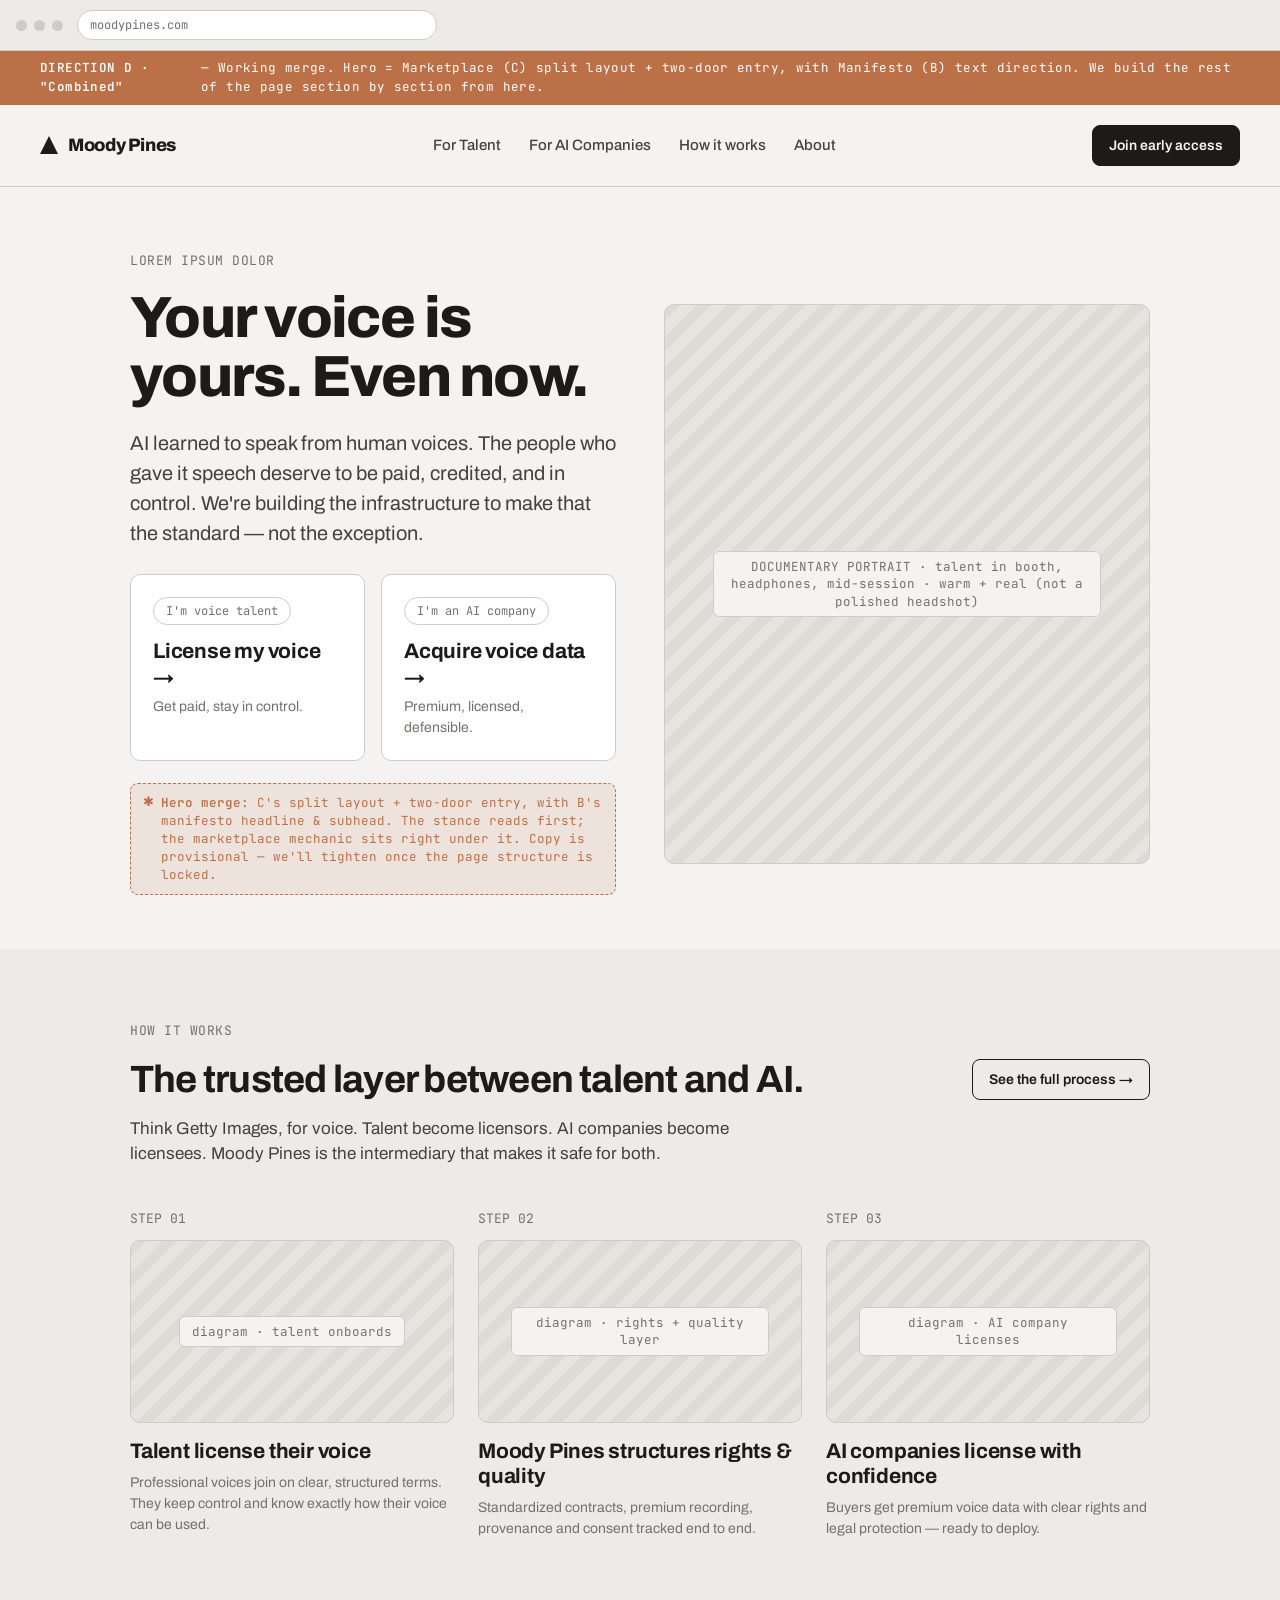
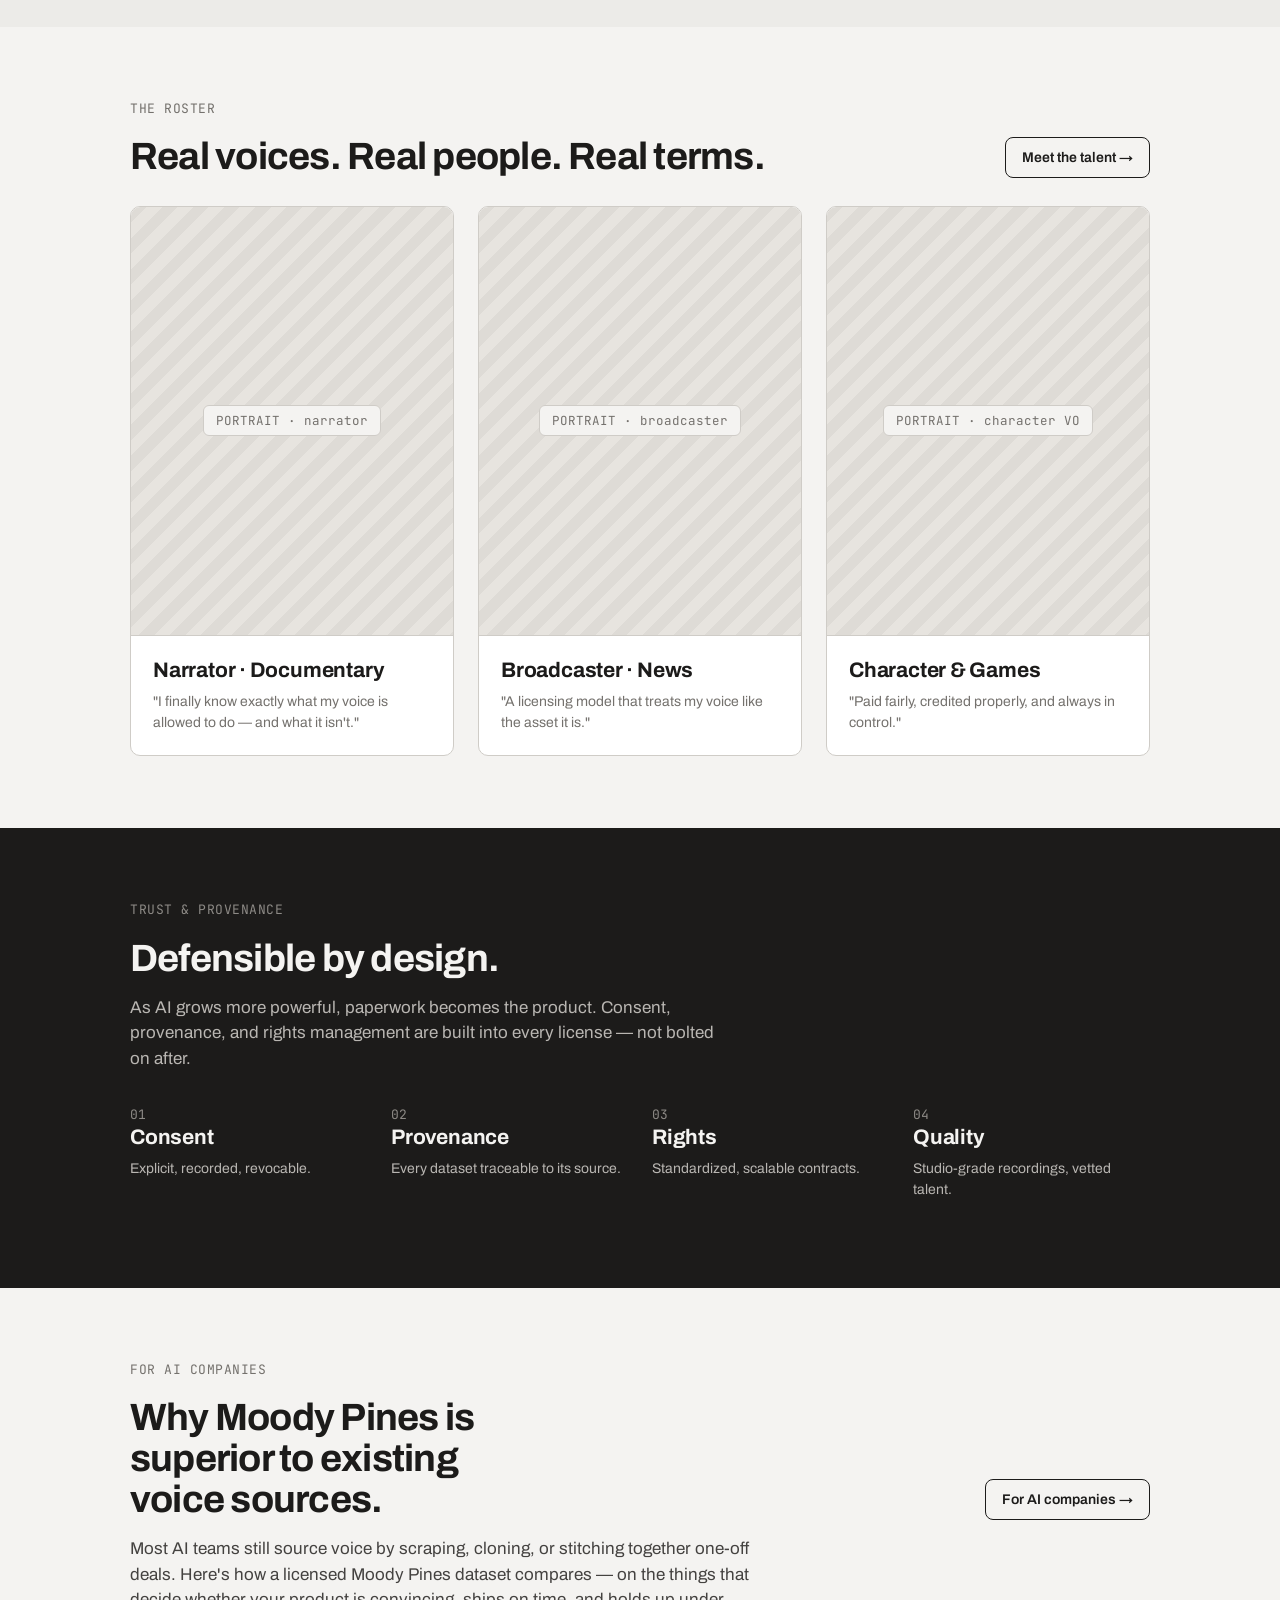
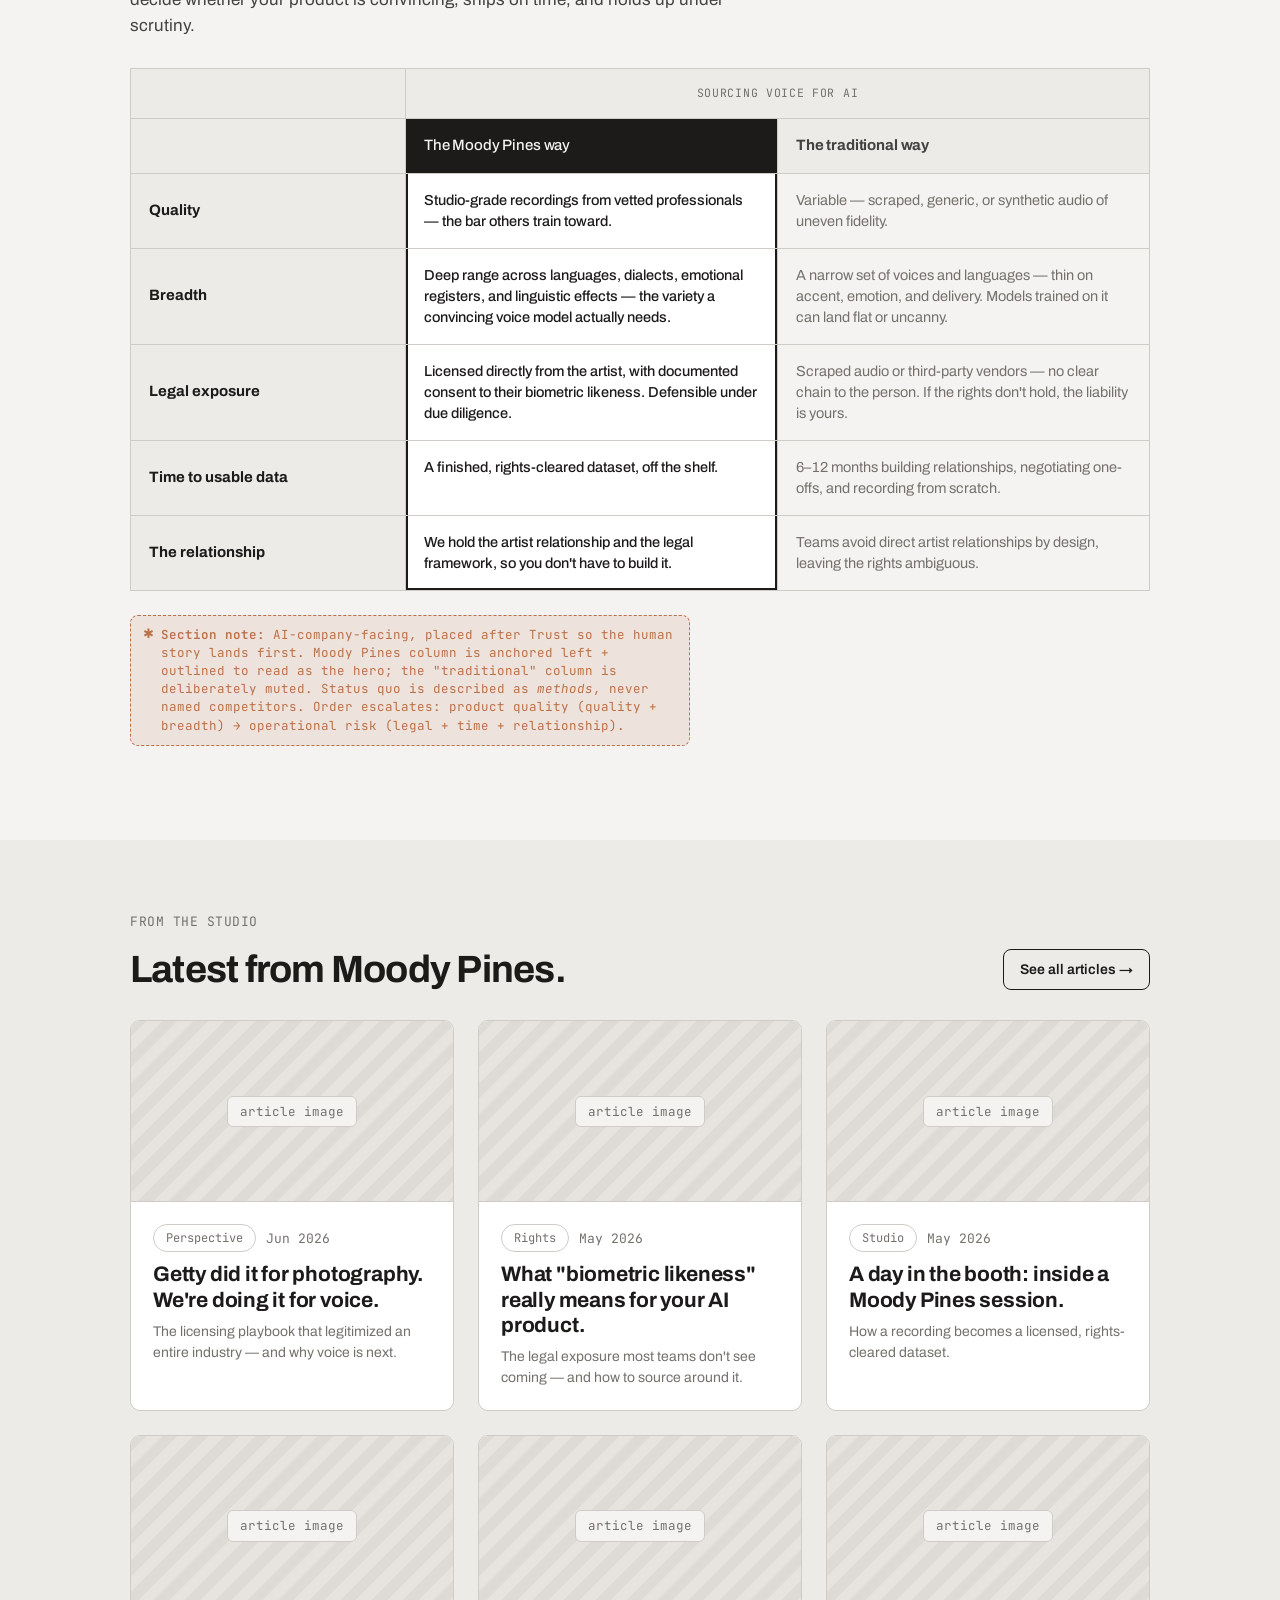
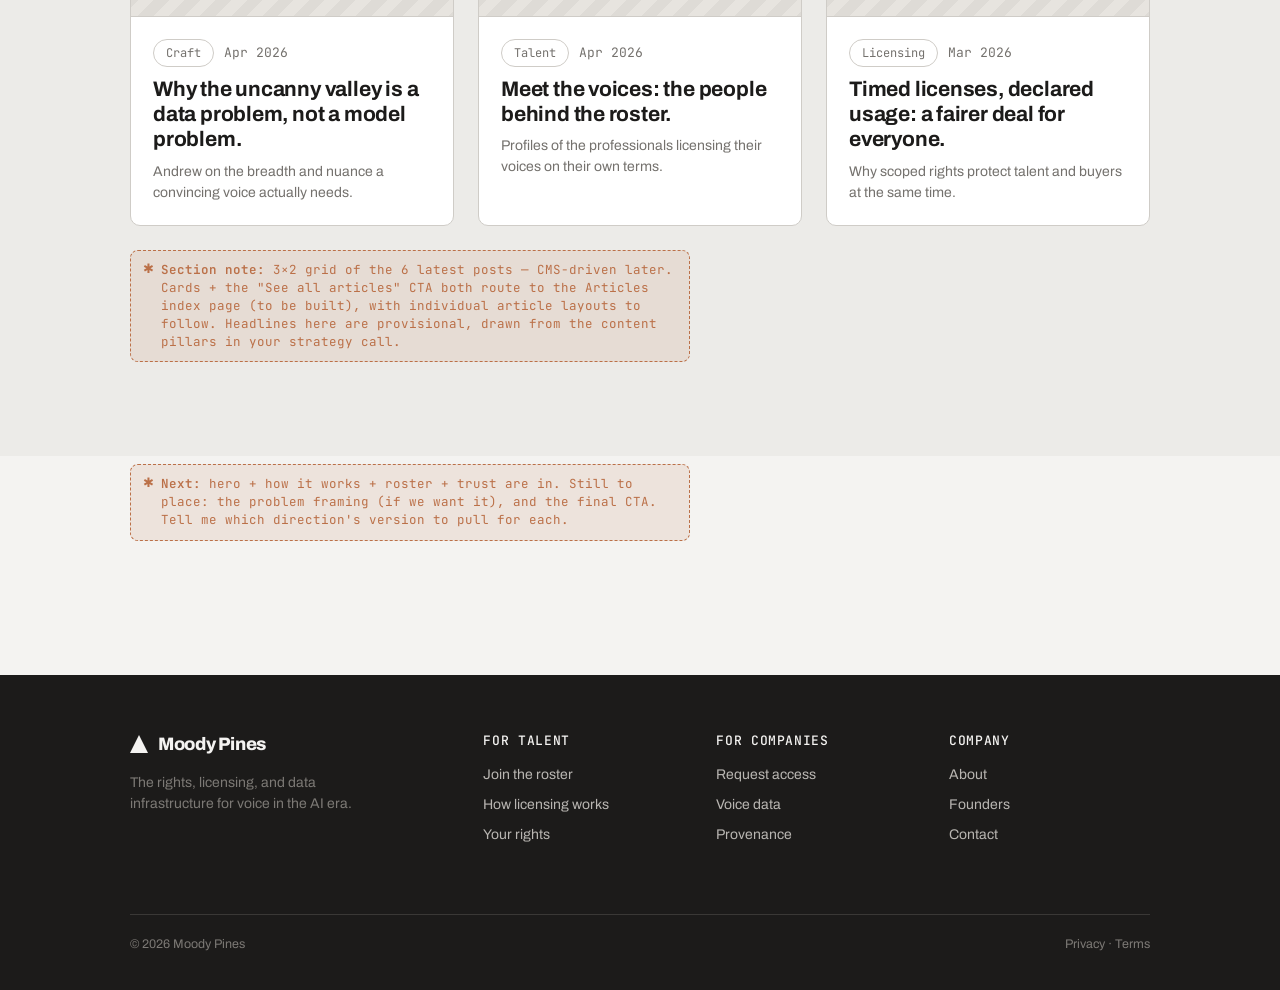
==== wireframe/home-d.html @ 35bd5b21 "Add files via upload" ====
<!DOCTYPE html>
<html lang="en">
<head>
<meta charset="utf-8">
<meta name="viewport" content="width=device-width, initial-scale=1">
<title>Moody Pines — Home D: Combined</title>
<link rel="stylesheet" href="wireframe.css">
</head>
<body>

<div class="chrome">
  <div class="dots"><i></i><i></i><i></i></div>
  <div class="url">moodypines.com</div>
</div>

<div class="concept"><b>DIRECTION D · "Combined"</b> — Working merge. Hero = Marketplace (C) split layout + two-door entry, with Manifesto (B) text direction. We build the rest of the page section by section from here.</div>

<!-- NAV -->
<nav class="nav">
  <div class="brand"><span class="mark"></span> Moody Pines</div>
  <div class="links"><a>For Talent</a><a>For AI Companies</a><a>How it works</a><a>About</a></div>
  <div class="nav-cta"><a class="btn sm">Join early access</a></div>
</nav>

<!-- HERO: C layout (split + two doors) · B text direction -->
<header class="page" style="padding-top:64px;padding-bottom:32px">
  <div class="grid g2" style="gap:48px;align-items:center">
    <div>
      <p class="eyebrow">Lorem ipsum dolor</p>
      <h1 style="font-size:58px;max-width:15ch">Your voice is yours. Even now.</h1>
      <p class="lead" style="max-width:52ch">AI learned to speak from human voices. The people who gave it speech deserve to be paid, credited, and in control. We're building the infrastructure to make that the standard — not the exception.</p>
      <!-- two-door entry (from C) -->
      <div class="grid g2" style="gap:16px;margin-top:26px">
        <a class="card" style="display:block;padding:22px">
          <span class="tag">I'm voice talent</span>
          <h3 style="margin:14px 0 6px">License my voice →</h3>
          <p class="small" style="margin:0">Get paid, stay in control.</p>
        </a>
        <a class="card" style="display:block;padding:22px">
          <span class="tag">I'm an AI company</span>
          <h3 style="margin:14px 0 6px">Acquire voice data →</h3>
          <p class="small" style="margin:0">Premium, licensed, defensible.</p>
        </a>
      </div>
      <div class="note" style="margin-top:22px"><b>Hero merge:</b> C's split layout + two-door entry, with B's manifesto headline &amp; subhead. The stance reads first; the marketplace mechanic sits right under it. Copy is provisional — we'll tighten once the page structure is locked.</div>
    </div>
    <div class="ph portrait" style="height:560px;aspect-ratio:auto"><span>DOCUMENTARY PORTRAIT · talent in booth, headphones, mid-session · warm + real (not a polished headshot)</span></div>
  </div>
</header>

<!-- HOW IT WORKS (from Home A) -->
<section class="bg-2">
  <div class="page">
  <div style="display:flex;justify-content:space-between;align-items:flex-end;flex-wrap:wrap;gap:16px">
    <div>
      <p class="eyebrow">How it works</p>
      <h2 style="margin:0">The trusted layer between talent and AI.</h2>
    </div>
    <a class="btn btn-ghost sm">See the full process →</a>
  </div>
  <p style="margin:16px 0 42px">Think Getty Images, for voice. Talent become licensors. AI companies become licensees. Moody Pines is the intermediary that makes it safe for both.</p>
  <div class="grid g3">
    <div>
      <div class="num">STEP 01</div>
      <div class="ph wide" style="margin:12px 0 16px"><span>diagram · talent onboards</span></div>
      <h3>Talent license their voice</h3>
      <p class="small">Professional voices join on clear, structured terms. They keep control and know exactly how their voice can be used.</p>
    </div>
    <div>
      <div class="num">STEP 02</div>
      <div class="ph wide" style="margin:12px 0 16px"><span>diagram · rights + quality layer</span></div>
      <h3>Moody Pines structures rights &amp; quality</h3>
      <p class="small">Standardized contracts, premium recording, provenance and consent tracked end to end.</p>
    </div>
    <div>
      <div class="num">STEP 03</div>
      <div class="ph wide" style="margin:12px 0 16px"><span>diagram · AI company licenses</span></div>
      <h3>AI companies license with confidence</h3>
      <p class="small">Buyers get premium voice data with clear rights and legal protection — ready to deploy.</p>
    </div>
  </div>
  </div>
</section>

<!-- THE ROSTER (from Home A) -->
<section>
  <div class="page">
    <div style="display:flex;justify-content:space-between;align-items:flex-end;flex-wrap:wrap;gap:16px">
      <div>
        <p class="eyebrow">The roster</p>
        <h2 style="margin:0">Real voices. Real people. Real terms.</h2>
      </div>
      <a class="btn btn-ghost sm">Meet the talent →</a>
    </div>
    <div class="grid g3" style="margin-top:28px">
      <div class="card" style="padding:0;overflow:hidden">
        <div class="ph portrait" style="border-radius:0;border-left:0;border-right:0;border-top:0"><span>PORTRAIT · narrator</span></div>
        <div style="padding:22px"><h3>Narrator · Documentary</h3><p class="small" style="margin:0">"I finally know exactly what my voice is allowed to do — and what it isn't."</p></div>
      </div>
      <div class="card" style="padding:0;overflow:hidden">
        <div class="ph portrait" style="border-radius:0;border-left:0;border-right:0;border-top:0"><span>PORTRAIT · broadcaster</span></div>
        <div style="padding:22px"><h3>Broadcaster · News</h3><p class="small" style="margin:0">"A licensing model that treats my voice like the asset it is."</p></div>
      </div>
      <div class="card" style="padding:0;overflow:hidden">
        <div class="ph portrait" style="border-radius:0;border-left:0;border-right:0;border-top:0"><span>PORTRAIT · character VO</span></div>
        <div style="padding:22px"><h3>Character &amp; Games</h3><p class="small" style="margin:0">"Paid fairly, credited properly, and always in control."</p></div>
      </div>
    </div>
  </div>
</section>

<!-- TRUST & PROVENANCE (from Home A) -->
<section class="bg-ink">
  <div class="page">
    <p class="eyebrow">Trust &amp; provenance</p>
    <h2 style="color:var(--paper)">Defensible by design.</h2>
    <p style="max-width:60ch">As AI grows more powerful, paperwork becomes the product. Consent, provenance, and rights management are built into every license — not bolted on after.</p>
    <div class="grid g4" style="margin-top:34px">
      <div><div class="num" style="color:#8d8a86">01</div><h3 style="color:var(--paper)">Consent</h3><p class="small" style="color:#b9b6b2">Explicit, recorded, revocable.</p></div>
      <div><div class="num" style="color:#8d8a86">02</div><h3 style="color:var(--paper)">Provenance</h3><p class="small" style="color:#b9b6b2">Every dataset traceable to its source.</p></div>
      <div><div class="num" style="color:#8d8a86">03</div><h3 style="color:var(--paper)">Rights</h3><p class="small" style="color:#b9b6b2">Standardized, scalable contracts.</p></div>
      <div><div class="num" style="color:#8d8a86">04</div><h3 style="color:var(--paper)">Quality</h3><p class="small" style="color:#b9b6b2">Studio-grade recordings, vetted talent.</p></div>
    </div>
  </div>
</section>

<!-- WHY MOODY PINES (AI-company comparison) -->
<section class="page">
  <div style="display:flex;justify-content:space-between;align-items:flex-end;flex-wrap:wrap;gap:16px">
    <div>
      <p class="eyebrow">For AI companies</p>
      <h2 style="margin:0;max-width:20ch">Why Moody Pines is superior to existing voice sources.</h2>
    </div>
    <a class="btn btn-ghost sm">For AI companies →</a>
  </div>
  <p style="max-width:64ch;margin-top:16px">Most AI teams still source voice by scraping, cloning, or stitching together one-off deals. Here's how a licensed Moody Pines dataset compares — on the things that decide whether your product is convincing, ships on time, and holds up under scrutiny.</p>

  <div class="cmp">
    <!-- header band -->
    <div class="corner"></div>
    <div class="span">Sourcing voice for AI</div>
    <!-- column headers -->
    <div class="corner"></div>
    <div class="mp h">The Moody Pines way</div>
    <div class="trad h">The traditional way</div>

    <!-- Quality -->
    <div class="rowlabel">Quality</div>
    <div class="mp">Studio-grade recordings from vetted professionals — the bar others train toward.</div>
    <div class="trad">Variable — scraped, generic, or synthetic audio of uneven fidelity.</div>

    <!-- Breadth -->
    <div class="rowlabel">Breadth</div>
    <div class="mp">Deep range across languages, dialects, emotional registers, and linguistic effects — the variety a convincing voice model actually needs.</div>
    <div class="trad">A narrow set of voices and languages — thin on accent, emotion, and delivery. Models trained on it can land flat or uncanny.</div>

    <!-- Legal exposure -->
    <div class="rowlabel">Legal exposure</div>
    <div class="mp">Licensed directly from the artist, with documented consent to their biometric likeness. Defensible under due diligence.</div>
    <div class="trad">Scraped audio or third-party vendors — no clear chain to the person. If the rights don't hold, the liability is yours.</div>

    <!-- Time -->
    <div class="rowlabel">Time to usable data</div>
    <div class="mp">A finished, rights-cleared dataset, off the shelf.</div>
    <div class="trad">6–12 months building relationships, negotiating one-offs, and recording from scratch.</div>

    <!-- Relationship -->
    <div class="rowlabel">The relationship</div>
    <div class="mp last">We hold the artist relationship and the legal framework, so you don't have to build it.</div>
    <div class="trad">Teams avoid direct artist relationships by design, leaving the rights ambiguous.</div>
  </div>

  <div class="note" style="margin-top:24px"><b>Section note:</b> AI-company-facing, placed after Trust so the human story lands first. Moody Pines column is anchored left + outlined to read as the hero; the "traditional" column is deliberately muted. Status quo is described as <i>methods</i>, never named competitors. Order escalates: product quality (quality + breadth) → operational risk (legal + time + relationship).</div>
</section>

<!-- LATEST NEWS (3x2 grid · CMS-driven later) -->
<section class="bg-2">
  <div class="page">
    <div style="display:flex;justify-content:space-between;align-items:flex-end;flex-wrap:wrap;gap:16px">
      <div>
        <p class="eyebrow">From the studio</p>
        <h2 style="margin:0">Latest from Moody Pines.</h2>
      </div>
      <a class="btn btn-ghost sm" href="#">See all articles →</a>
    </div>

    <div class="grid g3" style="margin-top:30px">
      <a class="card" style="padding:0;overflow:hidden;display:block">
        <div class="ph wide" style="border-radius:0;border:0;border-bottom:1px solid var(--line)"><span>article image</span></div>
        <div style="padding:22px">
          <div style="display:flex;gap:10px;align-items:center;margin-bottom:10px"><span class="tag">Perspective</span><span class="num">Jun 2026</span></div>
          <h3 style="margin:0 0 8px">Getty did it for photography. We're doing it for voice.</h3>
          <p class="small" style="margin:0">The licensing playbook that legitimized an entire industry — and why voice is next.</p>
        </div>
      </a>
      <a class="card" style="padding:0;overflow:hidden;display:block">
        <div class="ph wide" style="border-radius:0;border:0;border-bottom:1px solid var(--line)"><span>article image</span></div>
        <div style="padding:22px">
          <div style="display:flex;gap:10px;align-items:center;margin-bottom:10px"><span class="tag">Rights</span><span class="num">May 2026</span></div>
          <h3 style="margin:0 0 8px">What "biometric likeness" really means for your AI product.</h3>
          <p class="small" style="margin:0">The legal exposure most teams don't see coming — and how to source around it.</p>
        </div>
      </a>
      <a class="card" style="padding:0;overflow:hidden;display:block">
        <div class="ph wide" style="border-radius:0;border:0;border-bottom:1px solid var(--line)"><span>article image</span></div>
        <div style="padding:22px">
          <div style="display:flex;gap:10px;align-items:center;margin-bottom:10px"><span class="tag">Studio</span><span class="num">May 2026</span></div>
          <h3 style="margin:0 0 8px">A day in the booth: inside a Moody Pines session.</h3>
          <p class="small" style="margin:0">How a recording becomes a licensed, rights-cleared dataset.</p>
        </div>
      </a>
      <a class="card" style="padding:0;overflow:hidden;display:block">
        <div class="ph wide" style="border-radius:0;border:0;border-bottom:1px solid var(--line)"><span>article image</span></div>
        <div style="padding:22px">
          <div style="display:flex;gap:10px;align-items:center;margin-bottom:10px"><span class="tag">Craft</span><span class="num">Apr 2026</span></div>
          <h3 style="margin:0 0 8px">Why the uncanny valley is a data problem, not a model problem.</h3>
          <p class="small" style="margin:0">Andrew on the breadth and nuance a convincing voice actually needs.</p>
        </div>
      </a>
      <a class="card" style="padding:0;overflow:hidden;display:block">
        <div class="ph wide" style="border-radius:0;border:0;border-bottom:1px solid var(--line)"><span>article image</span></div>
        <div style="padding:22px">
          <div style="display:flex;gap:10px;align-items:center;margin-bottom:10px"><span class="tag">Talent</span><span class="num">Apr 2026</span></div>
          <h3 style="margin:0 0 8px">Meet the voices: the people behind the roster.</h3>
          <p class="small" style="margin:0">Profiles of the professionals licensing their voices on their own terms.</p>
        </div>
      </a>
      <a class="card" style="padding:0;overflow:hidden;display:block">
        <div class="ph wide" style="border-radius:0;border:0;border-bottom:1px solid var(--line)"><span>article image</span></div>
        <div style="padding:22px">
          <div style="display:flex;gap:10px;align-items:center;margin-bottom:10px"><span class="tag">Licensing</span><span class="num">Mar 2026</span></div>
          <h3 style="margin:0 0 8px">Timed licenses, declared usage: a fairer deal for everyone.</h3>
          <p class="small" style="margin:0">Why scoped rights protect talent and buyers at the same time.</p>
        </div>
      </a>
    </div>

    <div class="note" style="margin-top:24px"><b>Section note:</b> 3×2 grid of the 6 latest posts — CMS-driven later. Cards + the "See all articles" CTA both route to the Articles index page (to be built), with individual article layouts to follow. Headlines here are provisional, drawn from the content pillars in your strategy call.</div>
  </div>
</section>

<!-- Section-by-section build continues below as we go -->
<section class="page" style="padding-top:8px">
  <div class="note"><b>Next:</b> hero + how it works + roster + trust are in. Still to place: the problem framing (if we want it), and the final CTA. Tell me which direction's version to pull for each.</div>
</section>

<!-- FOOTER -->
<footer class="footer">
  <div class="page">
    <div>
      <div class="brand"><span class="mark"></span> Moody Pines</div>
      <p class="small" style="color:#7c7975;margin-top:14px;max-width:34ch">The rights, licensing, and data infrastructure for voice in the AI era.</p>
    </div>
    <div><h4>For Talent</h4><a>Join the roster</a><a>How licensing works</a><a>Your rights</a></div>
    <div><h4>For Companies</h4><a>Request access</a><a>Voice data</a><a>Provenance</a></div>
    <div><h4>Company</h4><a>About</a><a>Founders</a><a>Contact</a></div>
    <div class="fine"><span>© 2026 Moody Pines</span><span>Privacy · Terms</span></div>
  </div>
</footer>

<script src="page.js"></script>
</body>
</html>
---- wireframe/wireframe.css ----
/* ============================================================
   Moody Pines — Wireframe design language
   Medium-fidelity, grayscale, real copy, placeholder imagery.
   Annotations (designer notes) render in a single clay accent.
   ============================================================ */

@import url('https://fonts.googleapis.com/css2?family=Archivo:wght@400;500;600;700;800&family=JetBrains+Mono:wght@400;500&display=swap');

:root{
  --paper:#f4f3f1;
  --paper-2:#ecebe8;
  --card:#ffffff;
  --ink:#1c1b1a;
  --ink-2:#444240;
  --ink-3:#74716d;
  --line:#cfccc7;
  --line-2:#dad7d2;
  --fill:#dedbd6;       /* generic gray block */
  --fill-2:#e7e4df;
  --accent:oklch(0.62 0.11 48);     /* clay — used ONLY for designer annotations */
  --accent-soft:oklch(0.62 0.11 48 / 0.12);
  --radius:10px;
  --maxw:1100px;
  --font:'Archivo',system-ui,sans-serif;
  --mono:'JetBrains Mono',ui-monospace,monospace;
}

*{box-sizing:border-box}
html,body{margin:0;padding:0}
body{
  font-family:var(--font);
  background:var(--paper);
  color:var(--ink);
  -webkit-font-smoothing:antialiased;
  line-height:1.5;
}
img{max-width:100%;display:block}
a{color:inherit;text-decoration:none}

/* ---------- faux browser chrome ---------- */
.chrome{
  display:flex;align-items:center;gap:14px;
  padding:10px 16px;background:var(--paper-2);
  border-bottom:1px solid var(--line);
  position:sticky;top:0;z-index:50;
}
.chrome .dots{display:flex;gap:7px}
.chrome .dots i{width:11px;height:11px;border-radius:50%;background:var(--line);display:block}
.chrome .url{
  font-family:var(--mono);font-size:12px;color:var(--ink-3);
  background:var(--card);border:1px solid var(--line);
  padding:5px 12px;border-radius:20px;flex:1;max-width:360px;
}

/* ---------- site nav ---------- */
.nav{
  display:flex;align-items:center;justify-content:space-between;
  gap:24px;padding:20px 40px;border-bottom:1px solid var(--line);
  background:var(--paper);
}
.brand{display:flex;align-items:center;gap:10px;font-weight:800;font-size:18px;letter-spacing:-.02em}
.brand .mark{width:0;height:0;border-left:9px solid transparent;border-right:9px solid transparent;border-bottom:18px solid var(--ink)}
.nav .links{display:flex;gap:28px;font-size:15px;color:var(--ink-2);font-weight:500}
.nav .links a:hover{color:var(--ink)}
.nav-cta{display:flex;align-items:center;gap:14px}

/* ---------- layout ---------- */
.page{max-width:var(--maxw);margin:0 auto;padding:0 40px}
.full{width:100%}
section{padding:72px 0}
/* sections that ALSO carry .page for width must keep vertical padding
   (.page's horizontal padding would otherwise override the section rule) */
section.page{padding-top:72px;padding-bottom:72px}
.tight{padding:48px 0}
.eyebrow{font-family:var(--mono);font-size:13px;letter-spacing:.04em;color:var(--ink-3);text-transform:uppercase;margin:0 0 18px}
h1{font-size:60px;line-height:1.02;letter-spacing:-.03em;font-weight:800;margin:0 0 22px;text-wrap:balance}
h2{font-size:38px;line-height:1.08;letter-spacing:-.02em;font-weight:700;margin:0 0 16px;text-wrap:balance}
h3{font-size:21px;line-height:1.2;letter-spacing:-.01em;font-weight:700;margin:0 0 8px}
p{margin:0 0 16px;color:var(--ink-2);font-size:17px;max-width:62ch}
.lead{font-size:20px;color:var(--ink-2)}
.small{font-size:14px;color:var(--ink-3)}
.center{text-align:center}
.center p{margin-left:auto;margin-right:auto}

/* ---------- buttons (wireframe style) ---------- */
.btn{display:inline-flex;align-items:center;gap:8px;font-family:var(--font);font-weight:600;font-size:15px;
  padding:13px 22px;border-radius:8px;border:1.5px solid var(--ink);background:var(--ink);color:var(--paper);cursor:pointer}
.btn-ghost{background:transparent;color:var(--ink)}
.btn.sm{padding:9px 16px;font-size:14px}

/* ---------- placeholder imagery ---------- */
.ph{
  position:relative;border-radius:var(--radius);overflow:hidden;
  background:
    repeating-linear-gradient(135deg,var(--fill) 0 11px,var(--fill-2) 11px 22px);
  border:1px solid var(--line);
  display:flex;align-items:center;justify-content:center;text-align:center;
}
.ph span{
  font-family:var(--mono);font-size:12.5px;color:var(--ink-3);
  background:var(--paper);padding:6px 12px;border-radius:6px;border:1px solid var(--line);
  max-width:80%;line-height:1.4;
}
.ph.portrait{aspect-ratio:3/4}
.ph.square{aspect-ratio:1/1}
.ph.wide{aspect-ratio:16/9}
.ph.tall{aspect-ratio:4/5}

/* ---------- generic blocks ---------- */
.grid{display:grid;gap:24px}
.g2{grid-template-columns:repeat(2,1fr)}
.g3{grid-template-columns:repeat(3,1fr)}
.g4{grid-template-columns:repeat(4,1fr)}
.card{background:var(--card);border:1px solid var(--line);border-radius:var(--radius);padding:26px}
.bar{height:10px;border-radius:6px;background:var(--fill);margin:7px 0}
.bar.w80{width:80%}.bar.w60{width:60%}.bar.w40{width:40%}.bar.w90{width:90%}
.divider{height:1px;background:var(--line);border:0;margin:0}
.tag{display:inline-block;font-family:var(--mono);font-size:12px;color:var(--ink-3);
  border:1px solid var(--line);border-radius:20px;padding:4px 12px}
.num{font-family:var(--mono);font-size:13px;color:var(--ink-3)}
.bg-2{background:var(--paper-2)}
.bg-ink{background:var(--ink);color:var(--paper)}
.bg-ink p{color:#b9b6b2}.bg-ink .eyebrow{color:#8d8a86}

/* ---------- comparison table (AI-company value props) ---------- */
.cmp{display:grid;grid-template-columns:0.85fr 1.15fr 1.15fr;margin-top:30px;
  border-top:1px solid var(--line);border-left:1px solid var(--line)}
.cmp>div{padding:16px 18px;border-right:1px solid var(--line);border-bottom:1px solid var(--line);font-size:14.5px;line-height:1.45}
.cmp .corner{background:var(--paper-2)}
.cmp .span{grid-column:2 / span 2;font-family:var(--mono);font-size:11.5px;letter-spacing:.06em;
  text-transform:uppercase;color:var(--ink-3);background:var(--paper-2);text-align:center}
.cmp .rowlabel{font-weight:700;color:var(--ink);background:var(--paper-2);display:flex;align-items:center;font-size:15px}
.cmp .h{font-weight:700;font-size:15px;letter-spacing:-.01em}
/* the highlighted Moody Pines column */
.cmp .mp{background:var(--card);color:var(--ink);font-weight:500;
  box-shadow:inset 2px 0 0 var(--ink),inset -2px 0 0 var(--ink)}
.cmp .mp.h{background:var(--ink);color:var(--paper);
  box-shadow:inset 2px 0 0 var(--ink),inset -2px 0 0 var(--ink),inset 0 2px 0 var(--ink)}
.cmp .mp.last{box-shadow:inset 2px 0 0 var(--ink),inset -2px 0 0 var(--ink),inset 0 -2px 0 var(--ink)}
/* the muted traditional column */
.cmp .trad{color:var(--ink-3)}
.cmp .trad.h{color:var(--ink-2);background:var(--paper-2)}

/* ---------- designer annotations (the only color) ---------- */
.note{
  position:relative;font-family:var(--mono);font-size:12.5px;line-height:1.45;
  color:var(--accent);border:1px dashed var(--accent);background:var(--accent-soft);
  border-radius:8px;padding:10px 14px 10px 30px;margin:0 0 22px;max-width:70ch;
}
.note::before{content:"✱";position:absolute;left:12px;top:9px;font-size:13px}
.note b{font-weight:600}
.no-notes .note{display:none}

/* direction banner (top of each homepage variant) */
.concept{
  font-family:var(--mono);background:var(--accent);color:#fff;
  padding:8px 40px;font-size:12.5px;letter-spacing:.03em;display:flex;gap:10px;align-items:center;
}
.concept b{font-weight:600}
.no-notes .concept{display:none}

/* ---------- footer ---------- */
.footer{background:var(--ink);color:#b9b6b2;padding:56px 0 36px;margin-top:40px}
.footer .page{display:grid;grid-template-columns:1.6fr 1fr 1fr 1fr;gap:32px}
.footer h4{color:var(--paper);font-size:13px;font-family:var(--mono);text-transform:uppercase;letter-spacing:.05em;margin:0 0 14px;font-weight:500}
.footer a{display:block;color:#b9b6b2;font-size:14px;margin-bottom:9px}
.footer a:hover{color:var(--paper)}
.footer .brand{color:var(--paper)}
.footer .brand .mark{border-bottom-color:var(--paper)}
.footer .fine{grid-column:1/-1;border-top:1px solid #3a3836;margin-top:28px;padding-top:20px;font-size:12.5px;color:#7c7975;display:flex;justify-content:space-between}

/* ---------- responsive-ish ---------- */
@media(max-width:880px){
  h1{font-size:42px}h2{font-size:30px}
  .g2,.g3,.g4{grid-template-columns:1fr}
  .nav .links{display:none}
  .footer .page{grid-template-columns:1fr 1fr}
  .cmp{grid-template-columns:1fr 1fr;font-size:13px}
  .cmp>div{padding:12px 12px}
  .cmp .rowlabel{grid-column:1 / -1;background:var(--paper-2)}
  .cmp .corner{display:none}
  .cmp .span{grid-column:1 / -1}
}
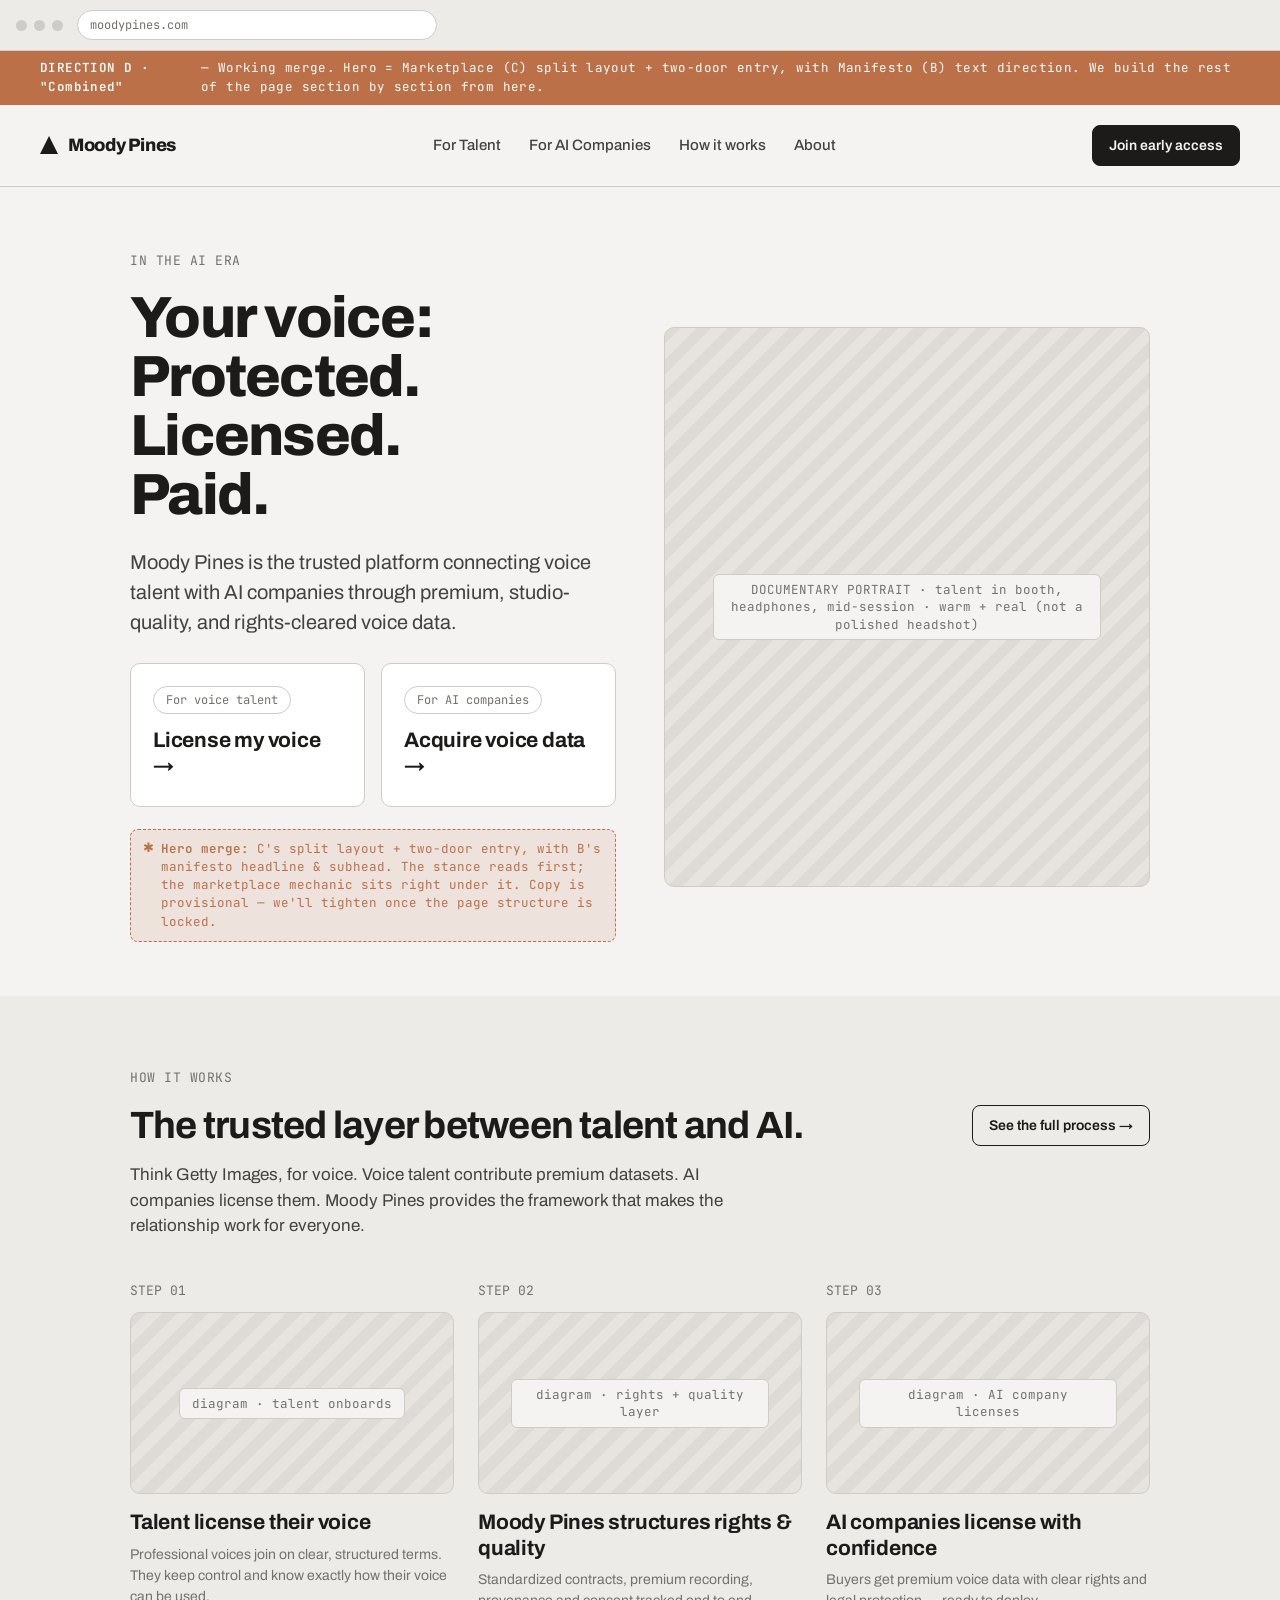
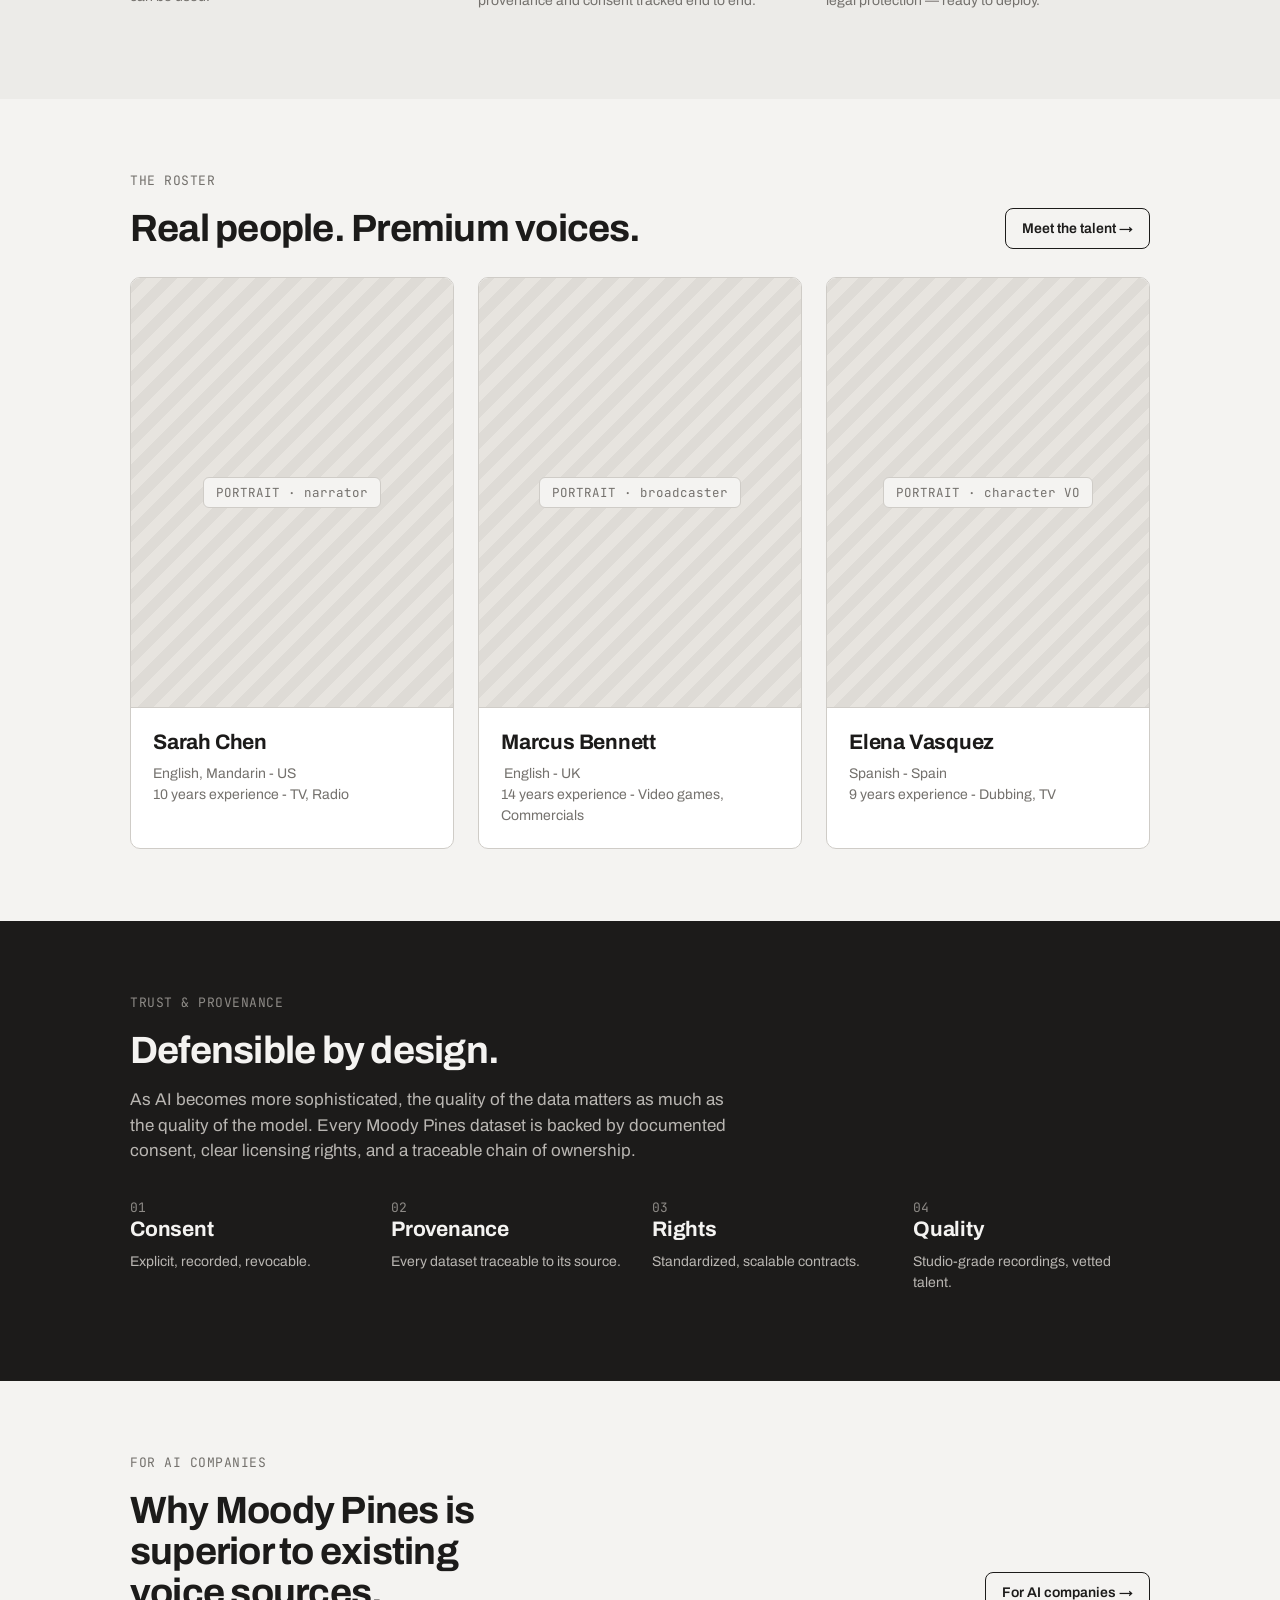
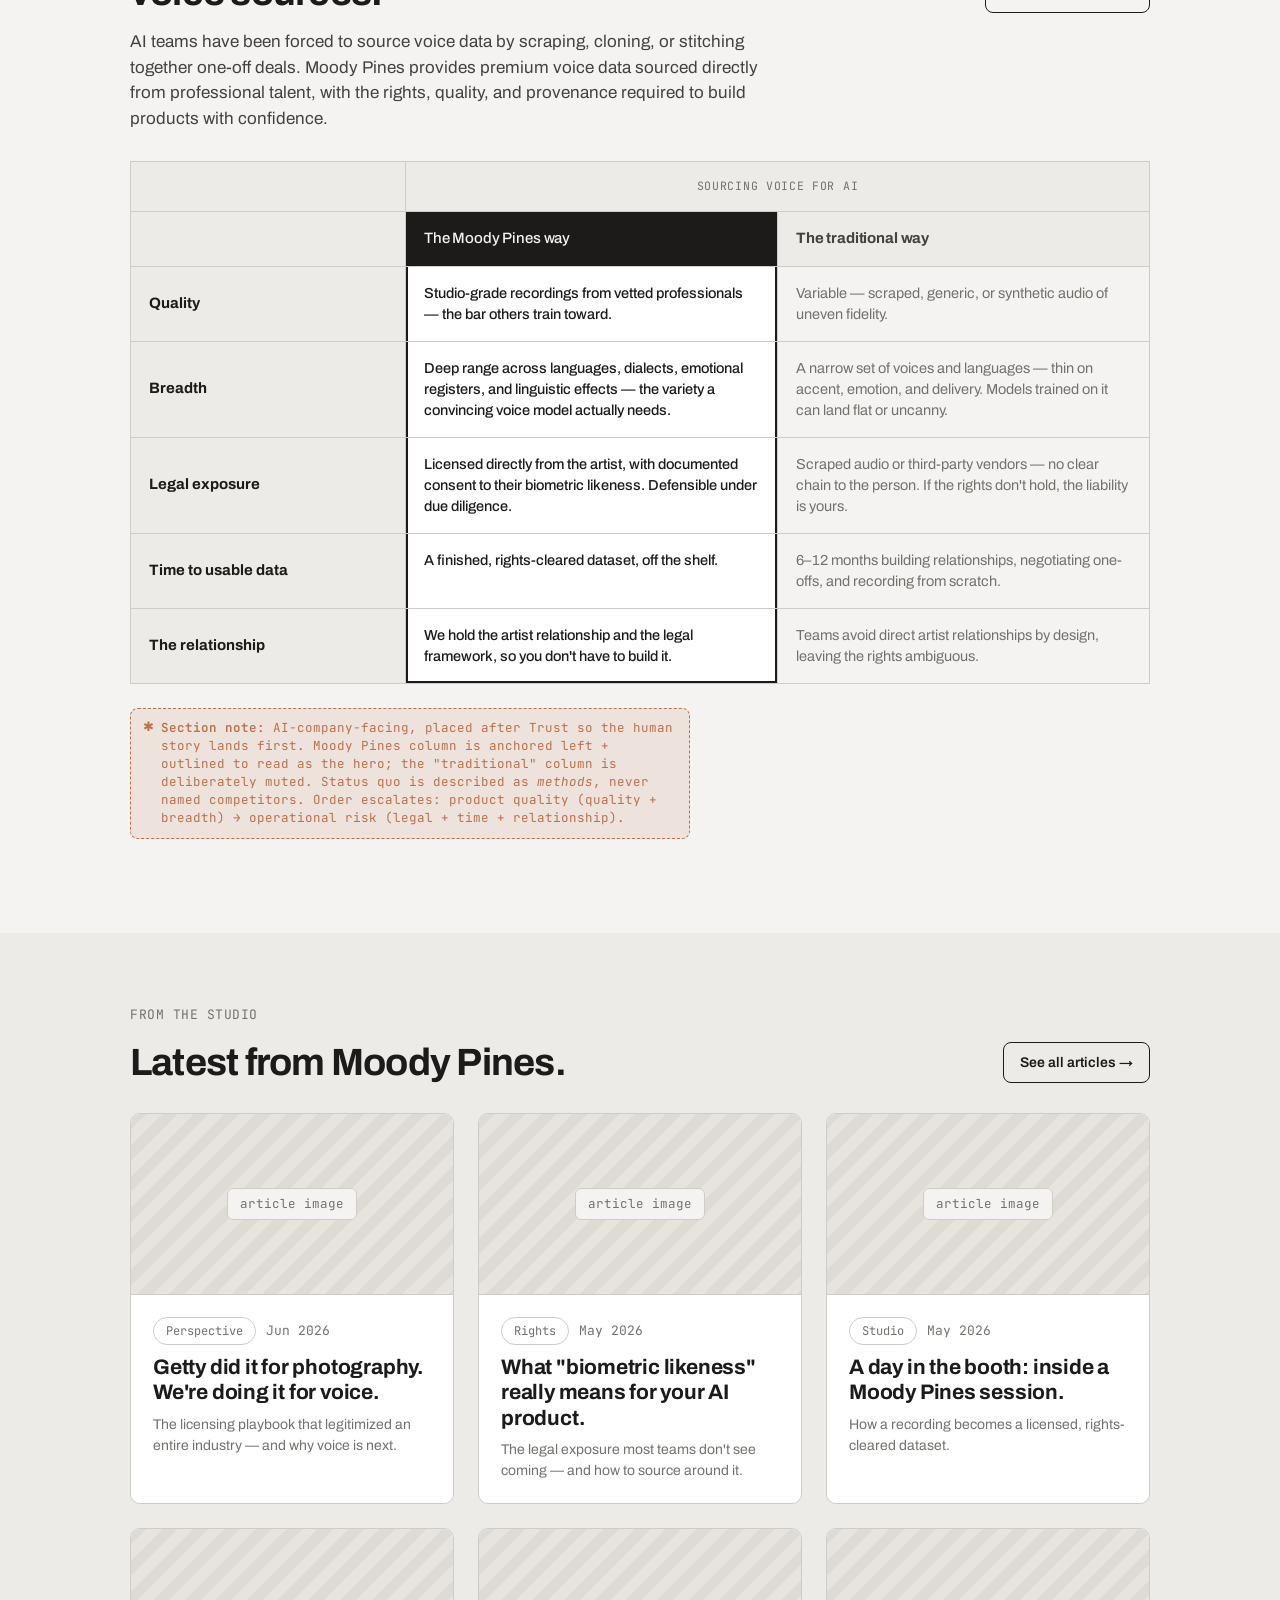
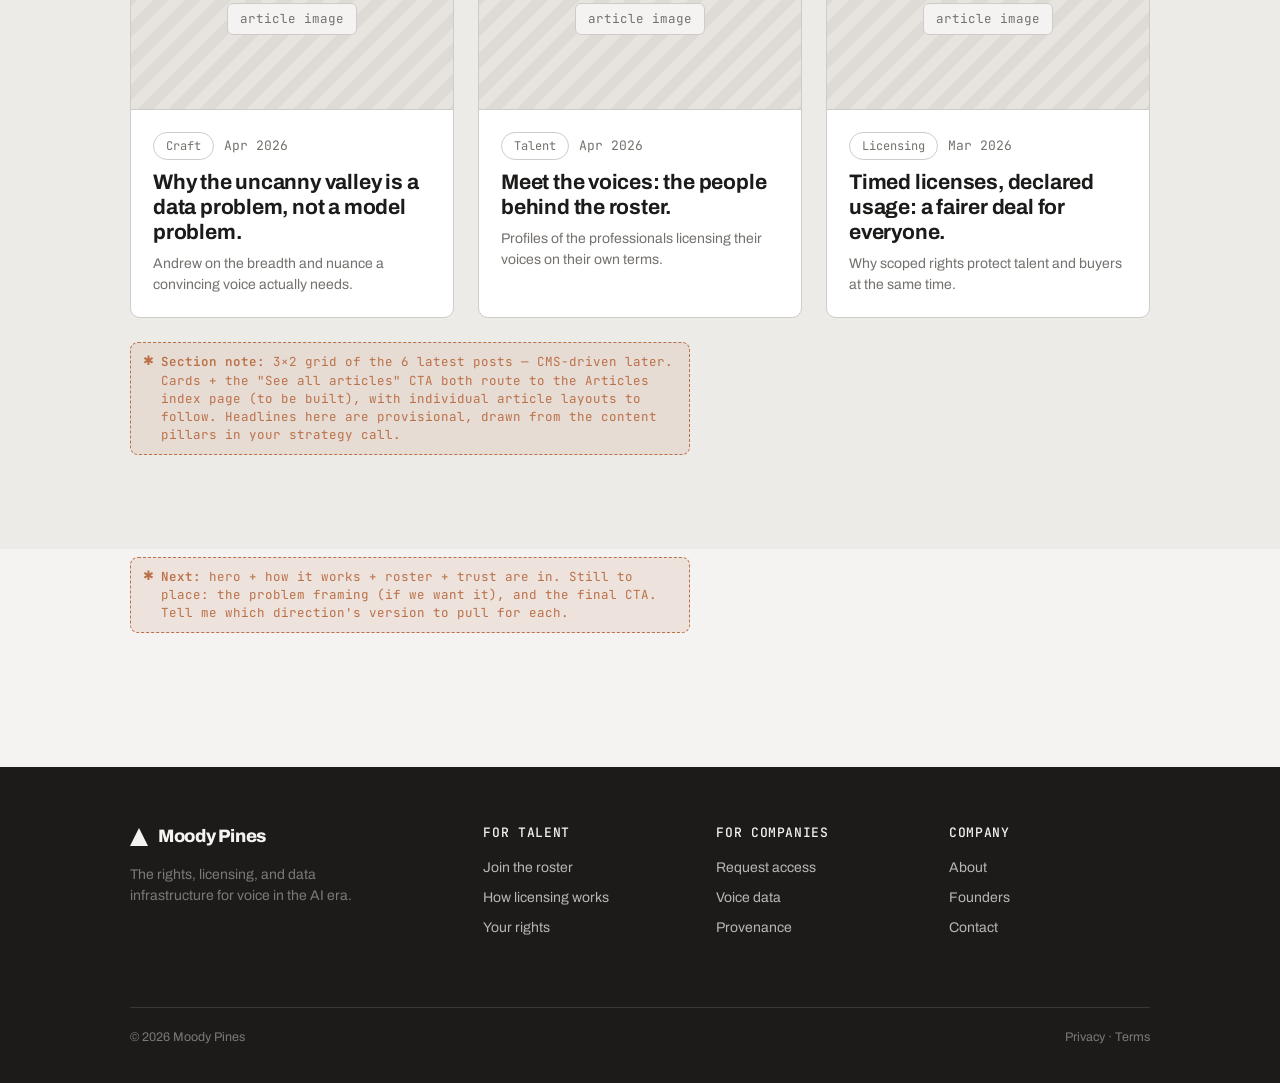
==== commit be20fe27: "Update home-d.html" ====
--- a/wireframe/home-d.html
+++ b/wireframe/home-d.html
@@ -26,20 +26,22 @@
 <header class="page" style="padding-top:64px;padding-bottom:32px">
   <div class="grid g2" style="gap:48px;align-items:center">
     <div>
-      <p class="eyebrow">Lorem ipsum dolor</p>
-      <h1 style="font-size:58px;max-width:15ch">Your voice is yours. Even now.</h1>
-      <p class="lead" style="max-width:52ch">AI learned to speak from human voices. The people who gave it speech deserve to be paid, credited, and in control. We're building the infrastructure to make that the standard — not the exception.</p>
+      <p class="eyebrow">in the ai era</p>
+      <h1 style="font-size:58px;max-width:15ch">Your voice: Protected. <br>
+      Licensed.<br>
+Paid.&nbsp;&nbsp;</h1>
+      <p class="lead" style="max-width:52ch">Moody Pines is the trusted platform connecting  voice talent with AI companies through premium, studio-quality, and rights-cleared voice data.</p>
       <!-- two-door entry (from C) -->
       <div class="grid g2" style="gap:16px;margin-top:26px">
         <a class="card" style="display:block;padding:22px">
-          <span class="tag">I'm voice talent</span>
+          <span class="tag">For voice talent</span>
           <h3 style="margin:14px 0 6px">License my voice →</h3>
-          <p class="small" style="margin:0">Get paid, stay in control.</p>
+          
         </a>
         <a class="card" style="display:block;padding:22px">
-          <span class="tag">I'm an AI company</span>
-          <h3 style="margin:14px 0 6px">Acquire voice data →</h3>
-          <p class="small" style="margin:0">Premium, licensed, defensible.</p>
+          <span class="tag">For AI companies</span>
+        <h3 style="margin:14px 0 6px">Acquire voice data →</h3>
+          
         </a>
       </div>
       <div class="note" style="margin-top:22px"><b>Hero merge:</b> C's split layout + two-door entry, with B's manifesto headline &amp; subhead. The stance reads first; the marketplace mechanic sits right under it. Copy is provisional — we'll tighten once the page structure is locked.</div>
@@ -58,7 +60,7 @@
     </div>
     <a class="btn btn-ghost sm">See the full process →</a>
   </div>
-  <p style="margin:16px 0 42px">Think Getty Images, for voice. Talent become licensors. AI companies become licensees. Moody Pines is the intermediary that makes it safe for both.</p>
+  <p style="margin:16px 0 42px">Think Getty Images, for voice. Voice talent contribute premium datasets. AI companies license them. Moody Pines provides the framework that makes the relationship work for everyone.</p>
   <div class="grid g3">
     <div>
       <div class="num">STEP 01</div>
@@ -88,22 +90,32 @@
     <div style="display:flex;justify-content:space-between;align-items:flex-end;flex-wrap:wrap;gap:16px">
       <div>
         <p class="eyebrow">The roster</p>
-        <h2 style="margin:0">Real voices. Real people. Real terms.</h2>
+        <h2 style="margin:0">Real people. Premium voices.</h2>
       </div>
       <a class="btn btn-ghost sm">Meet the talent →</a>
     </div>
     <div class="grid g3" style="margin-top:28px">
       <div class="card" style="padding:0;overflow:hidden">
         <div class="ph portrait" style="border-radius:0;border-left:0;border-right:0;border-top:0"><span>PORTRAIT · narrator</span></div>
-        <div style="padding:22px"><h3>Narrator · Documentary</h3><p class="small" style="margin:0">"I finally know exactly what my voice is allowed to do — and what it isn't."</p></div>
+        <div style="padding:22px"><h3>Sarah Chen</h3>
+          <p class="small" style="margin:0">English, Mandarin - US<br>
+          </p>
+          <p class="small" style="margin:0">10 years experience - TV, Radio&nbsp;&nbsp;</p>
+        </div>
       </div>
       <div class="card" style="padding:0;overflow:hidden">
         <div class="ph portrait" style="border-radius:0;border-left:0;border-right:0;border-top:0"><span>PORTRAIT · broadcaster</span></div>
-        <div style="padding:22px"><h3>Broadcaster · News</h3><p class="small" style="margin:0">"A licensing model that treats my voice like the asset it is."</p></div>
+        <div style="padding:22px"><h3>Marcus Bennett</h3>
+          <p class="small" style="margin:0">&nbsp;English - UK</p>
+          <p class="small" style="margin:0">14 years experience - Video games, Commercials&nbsp;&nbsp;</p>
+        </div>
       </div>
       <div class="card" style="padding:0;overflow:hidden">
         <div class="ph portrait" style="border-radius:0;border-left:0;border-right:0;border-top:0"><span>PORTRAIT · character VO</span></div>
-        <div style="padding:22px"><h3>Character &amp; Games</h3><p class="small" style="margin:0">"Paid fairly, credited properly, and always in control."</p></div>
+        <div style="padding:22px"><h3>Elena Vasquez</h3>
+          <p class="small" style="margin:0">Spanish - Spain</p>
+          <p class="small" style="margin:0">9 years experience - Dubbing, TV</p>
+        </div>
       </div>
     </div>
   </div>
@@ -114,7 +126,7 @@
   <div class="page">
     <p class="eyebrow">Trust &amp; provenance</p>
     <h2 style="color:var(--paper)">Defensible by design.</h2>
-    <p style="max-width:60ch">As AI grows more powerful, paperwork becomes the product. Consent, provenance, and rights management are built into every license — not bolted on after.</p>
+    <p style="max-width:60ch">As AI becomes more sophisticated, the quality of the data matters as much as the quality of the model. Every Moody Pines dataset is backed by documented consent, clear licensing rights, and a traceable chain of ownership.</p>
     <div class="grid g4" style="margin-top:34px">
       <div><div class="num" style="color:#8d8a86">01</div><h3 style="color:var(--paper)">Consent</h3><p class="small" style="color:#b9b6b2">Explicit, recorded, revocable.</p></div>
       <div><div class="num" style="color:#8d8a86">02</div><h3 style="color:var(--paper)">Provenance</h3><p class="small" style="color:#b9b6b2">Every dataset traceable to its source.</p></div>
@@ -133,7 +145,7 @@
     </div>
     <a class="btn btn-ghost sm">For AI companies →</a>
   </div>
-  <p style="max-width:64ch;margin-top:16px">Most AI teams still source voice by scraping, cloning, or stitching together one-off deals. Here's how a licensed Moody Pines dataset compares — on the things that decide whether your product is convincing, ships on time, and holds up under scrutiny.</p>
+  <p style="max-width:64ch;margin-top:16px">AI teams have been forced to&nbsp;source voice data by scraping, cloning, or stitching together one-off deals. Moody Pines provides premium voice data sourced directly from professional talent, with the rights, quality, and provenance required to build products with confidence.</p>
 
   <div class="cmp">
     <!-- header band -->
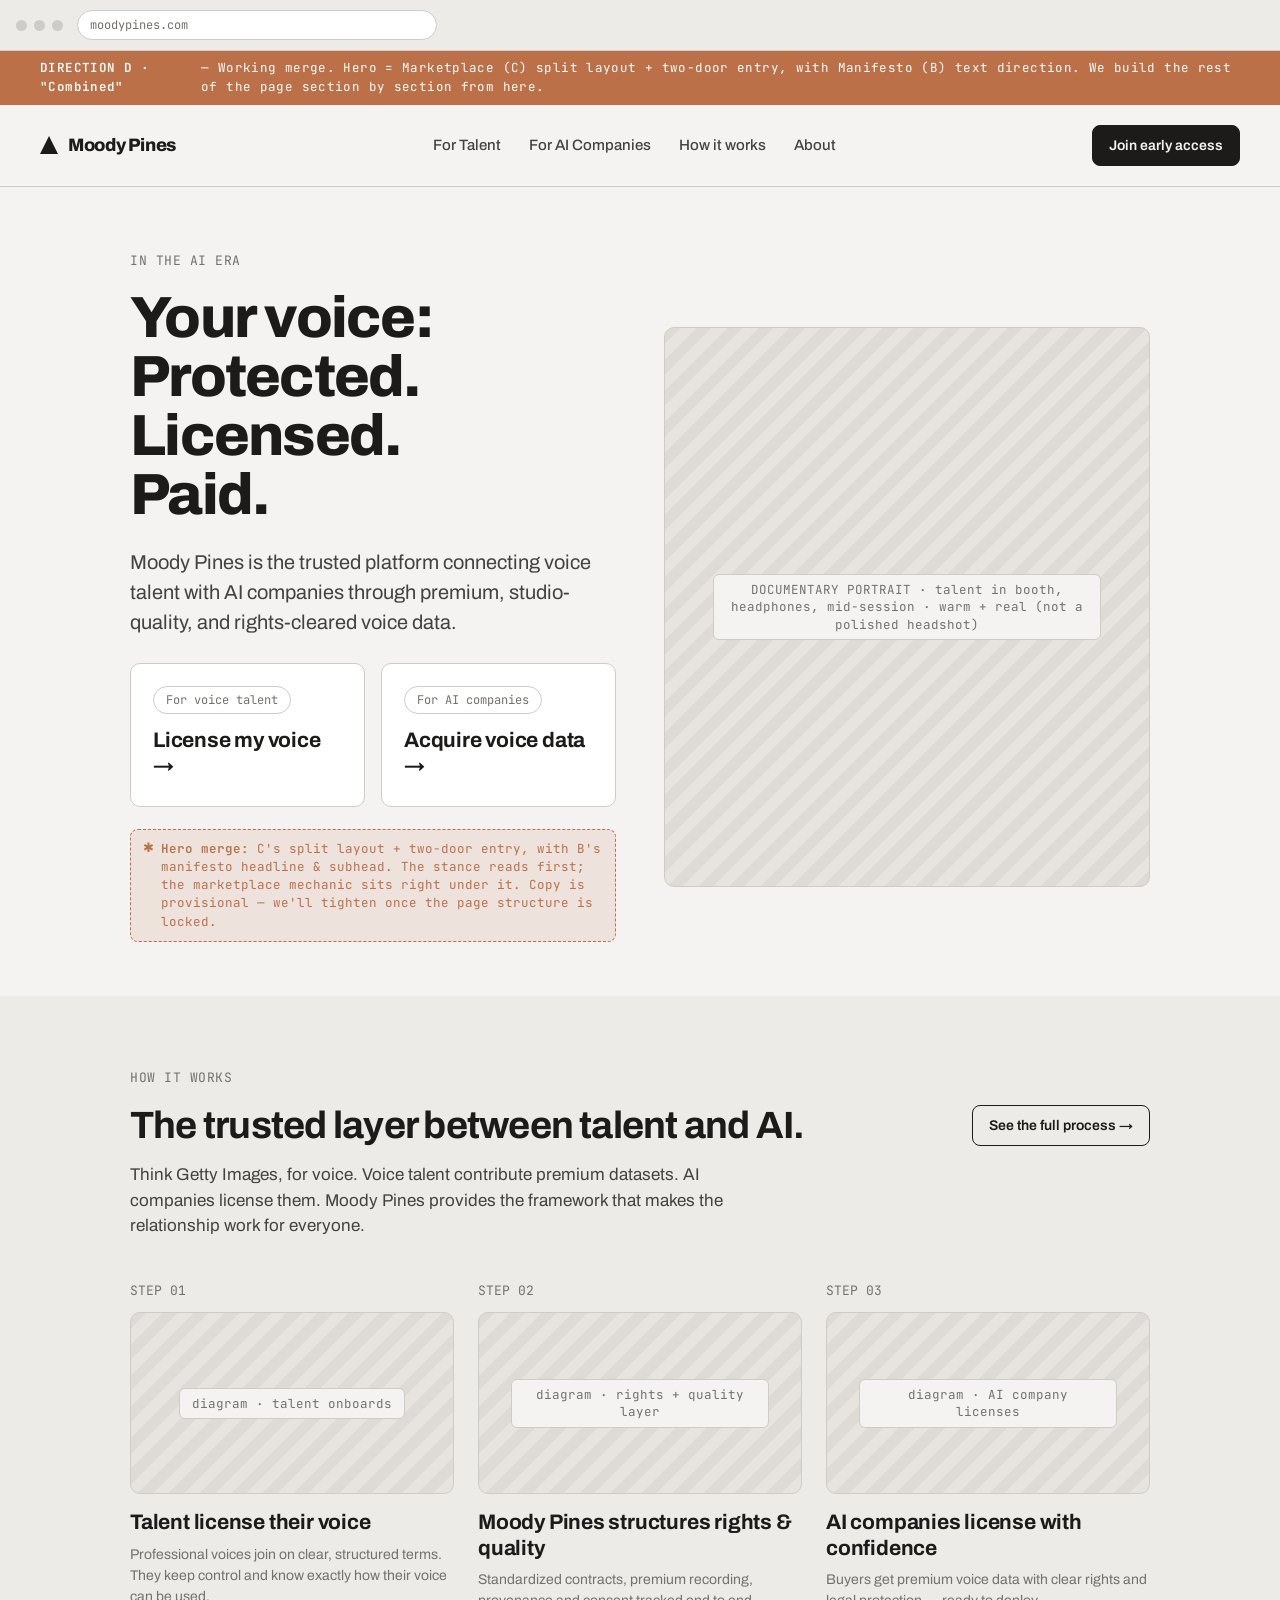
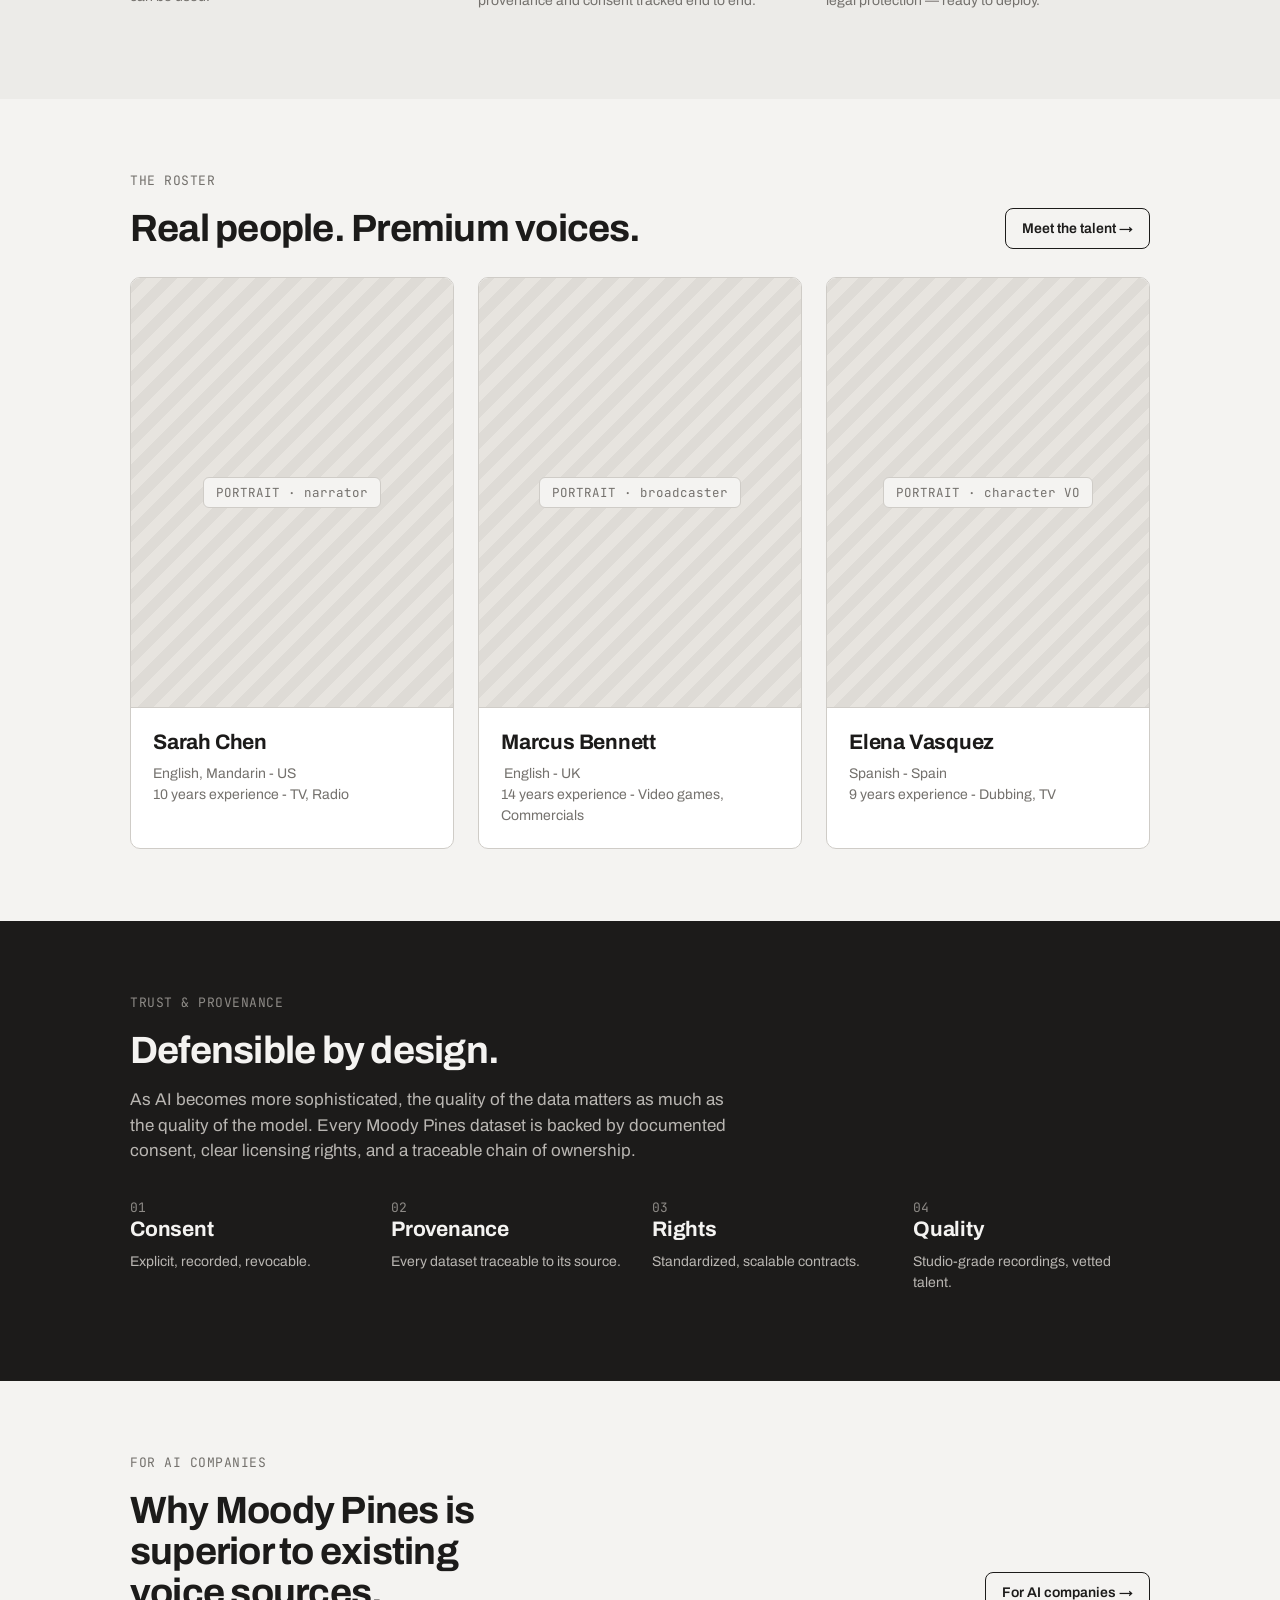
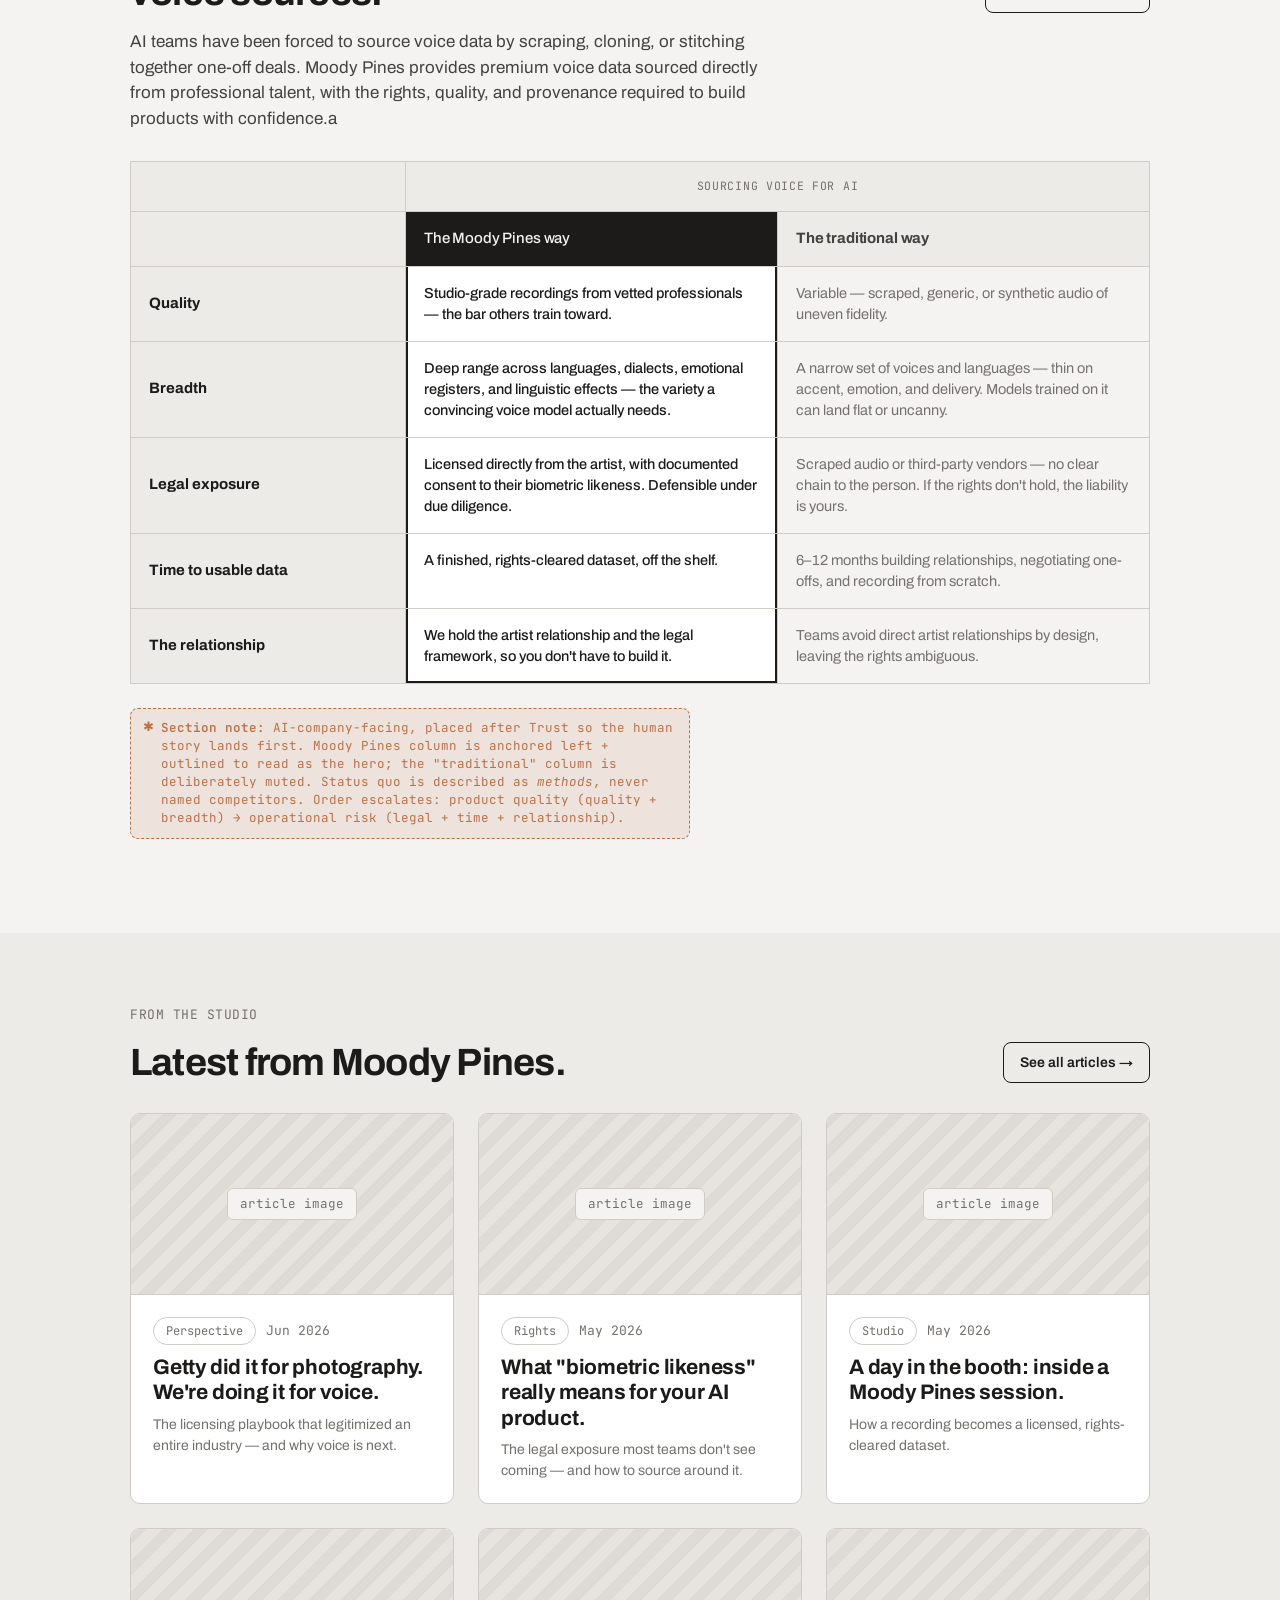
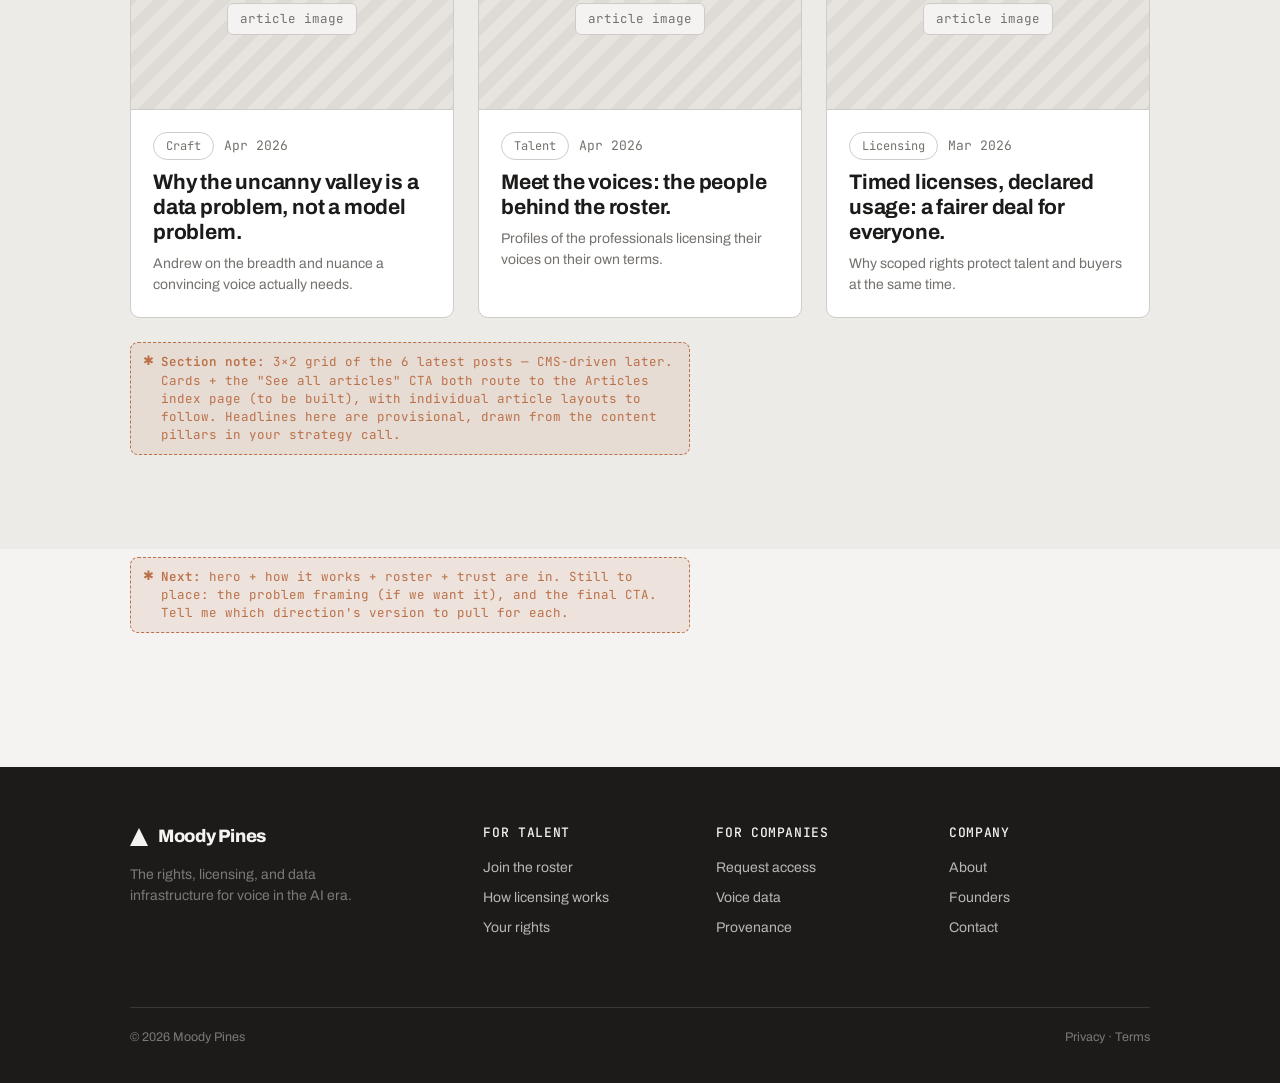
==== commit db331e58: "Update home-d.html" ====
--- a/wireframe/home-d.html
+++ b/wireframe/home-d.html
@@ -145,7 +145,7 @@
     </div>
     <a class="btn btn-ghost sm">For AI companies →</a>
   </div>
-  <p style="max-width:64ch;margin-top:16px">AI teams have been forced to&nbsp;source voice data by scraping, cloning, or stitching together one-off deals. Moody Pines provides premium voice data sourced directly from professional talent, with the rights, quality, and provenance required to build products with confidence.</p>
+  <p style="max-width:64ch;margin-top:16px">AI teams have been forced to&nbsp;source voice data by scraping, cloning, or stitching together one-off deals. Moody Pines provides premium voice data sourced directly from professional talent, with the rights, quality, and provenance required to build products with confidence.a</p>
 
   <div class="cmp">
     <!-- header band -->
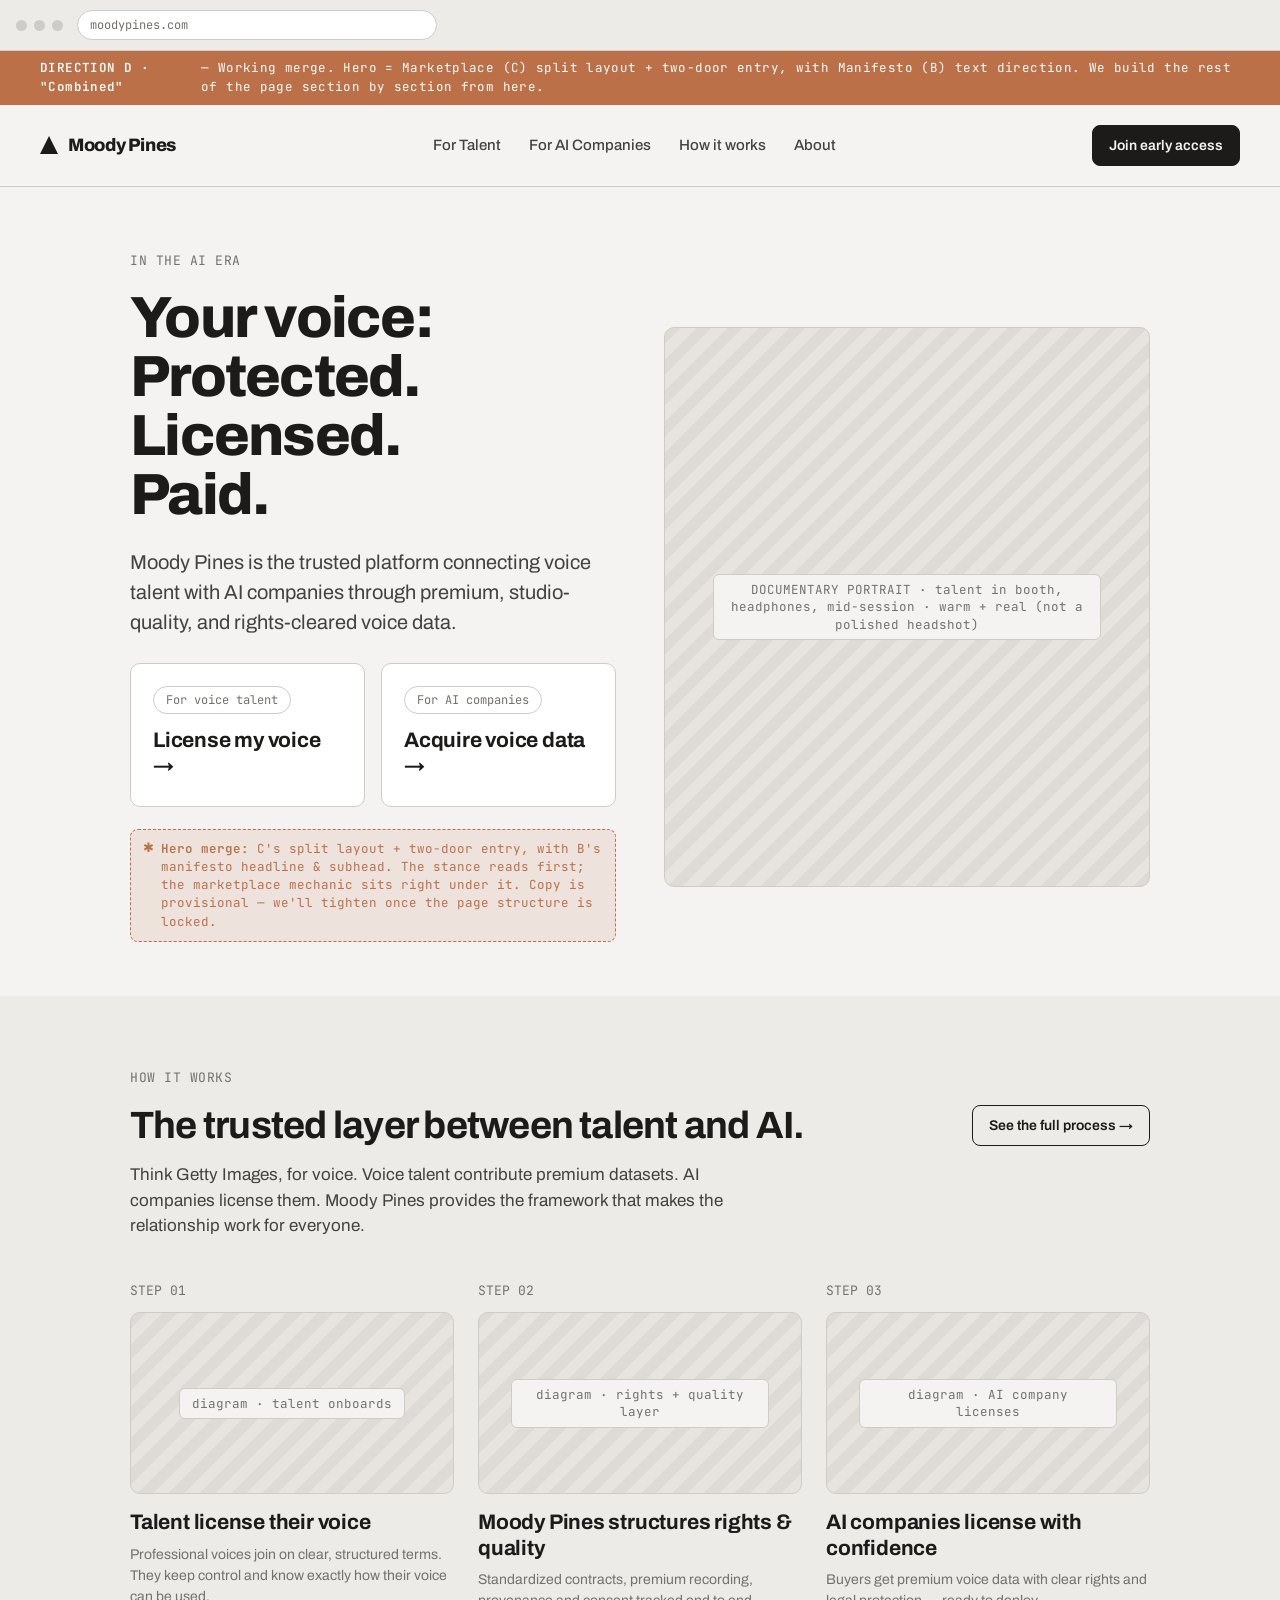
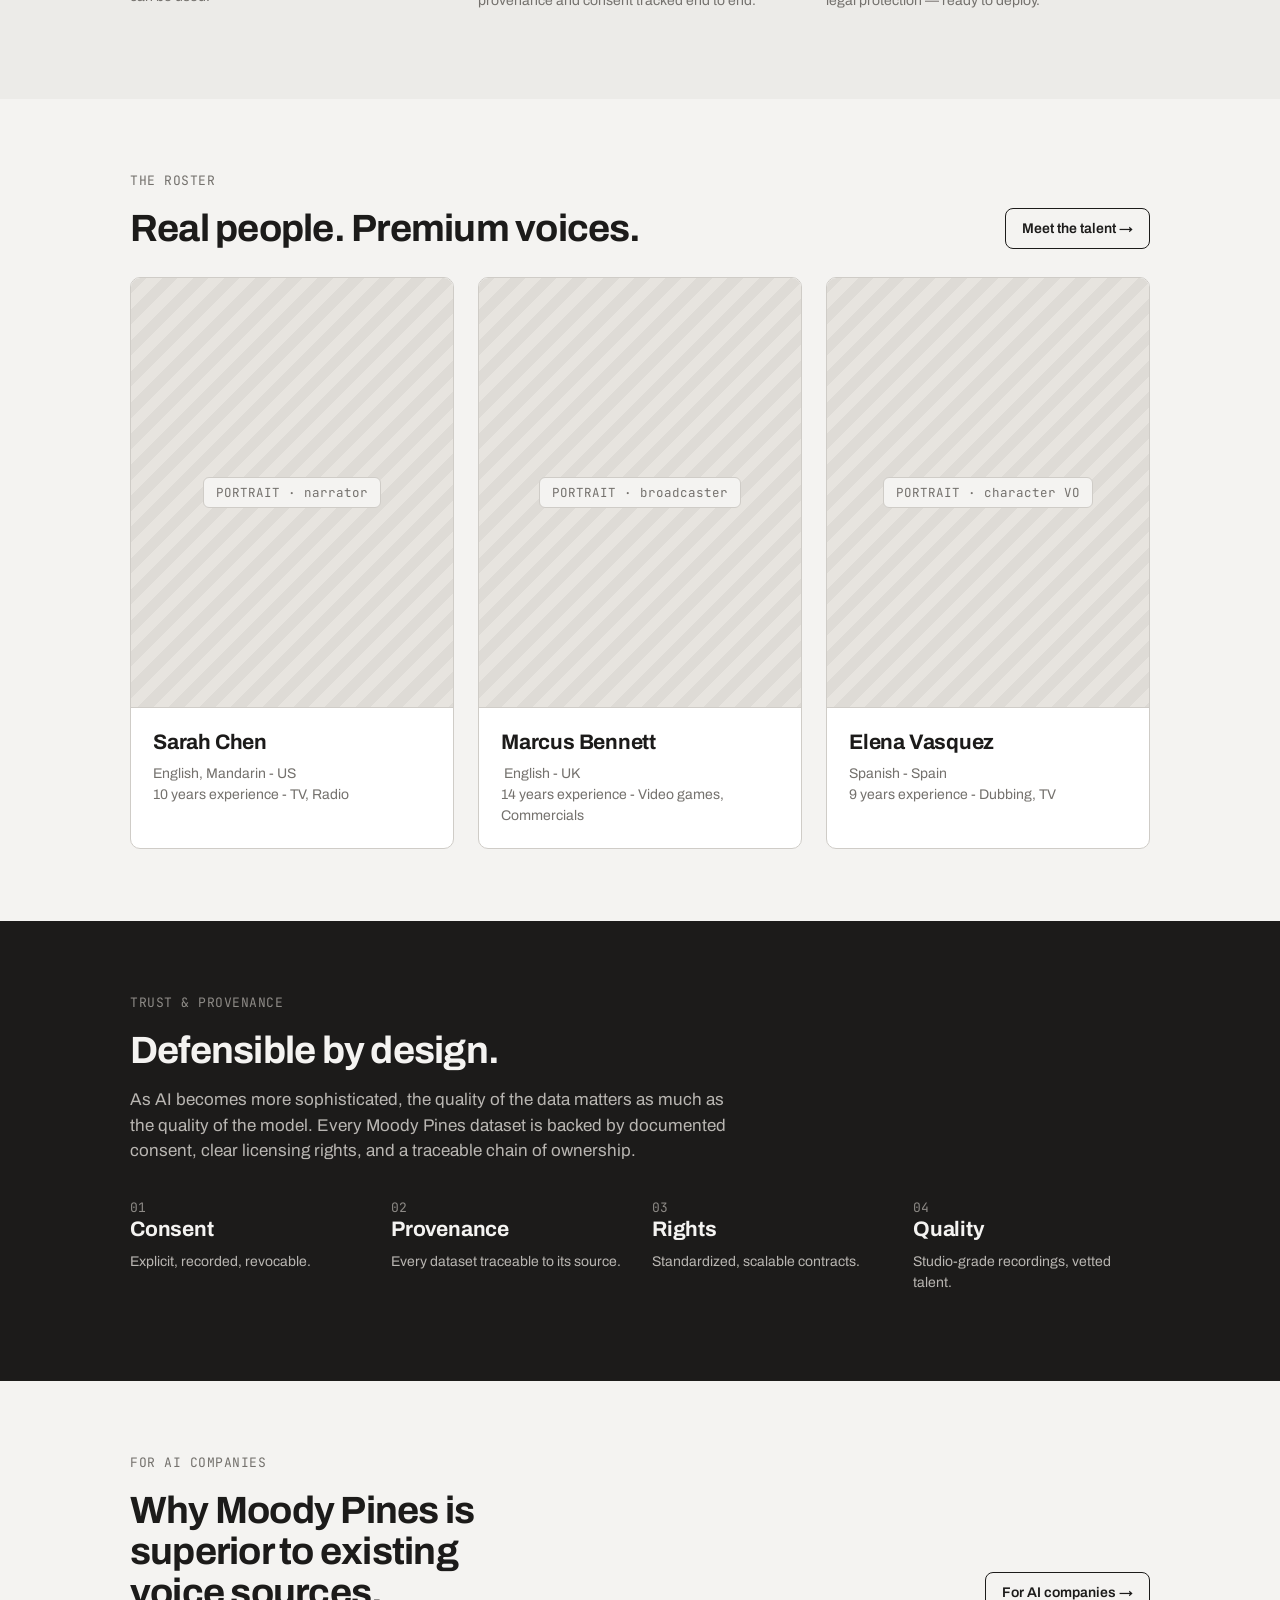
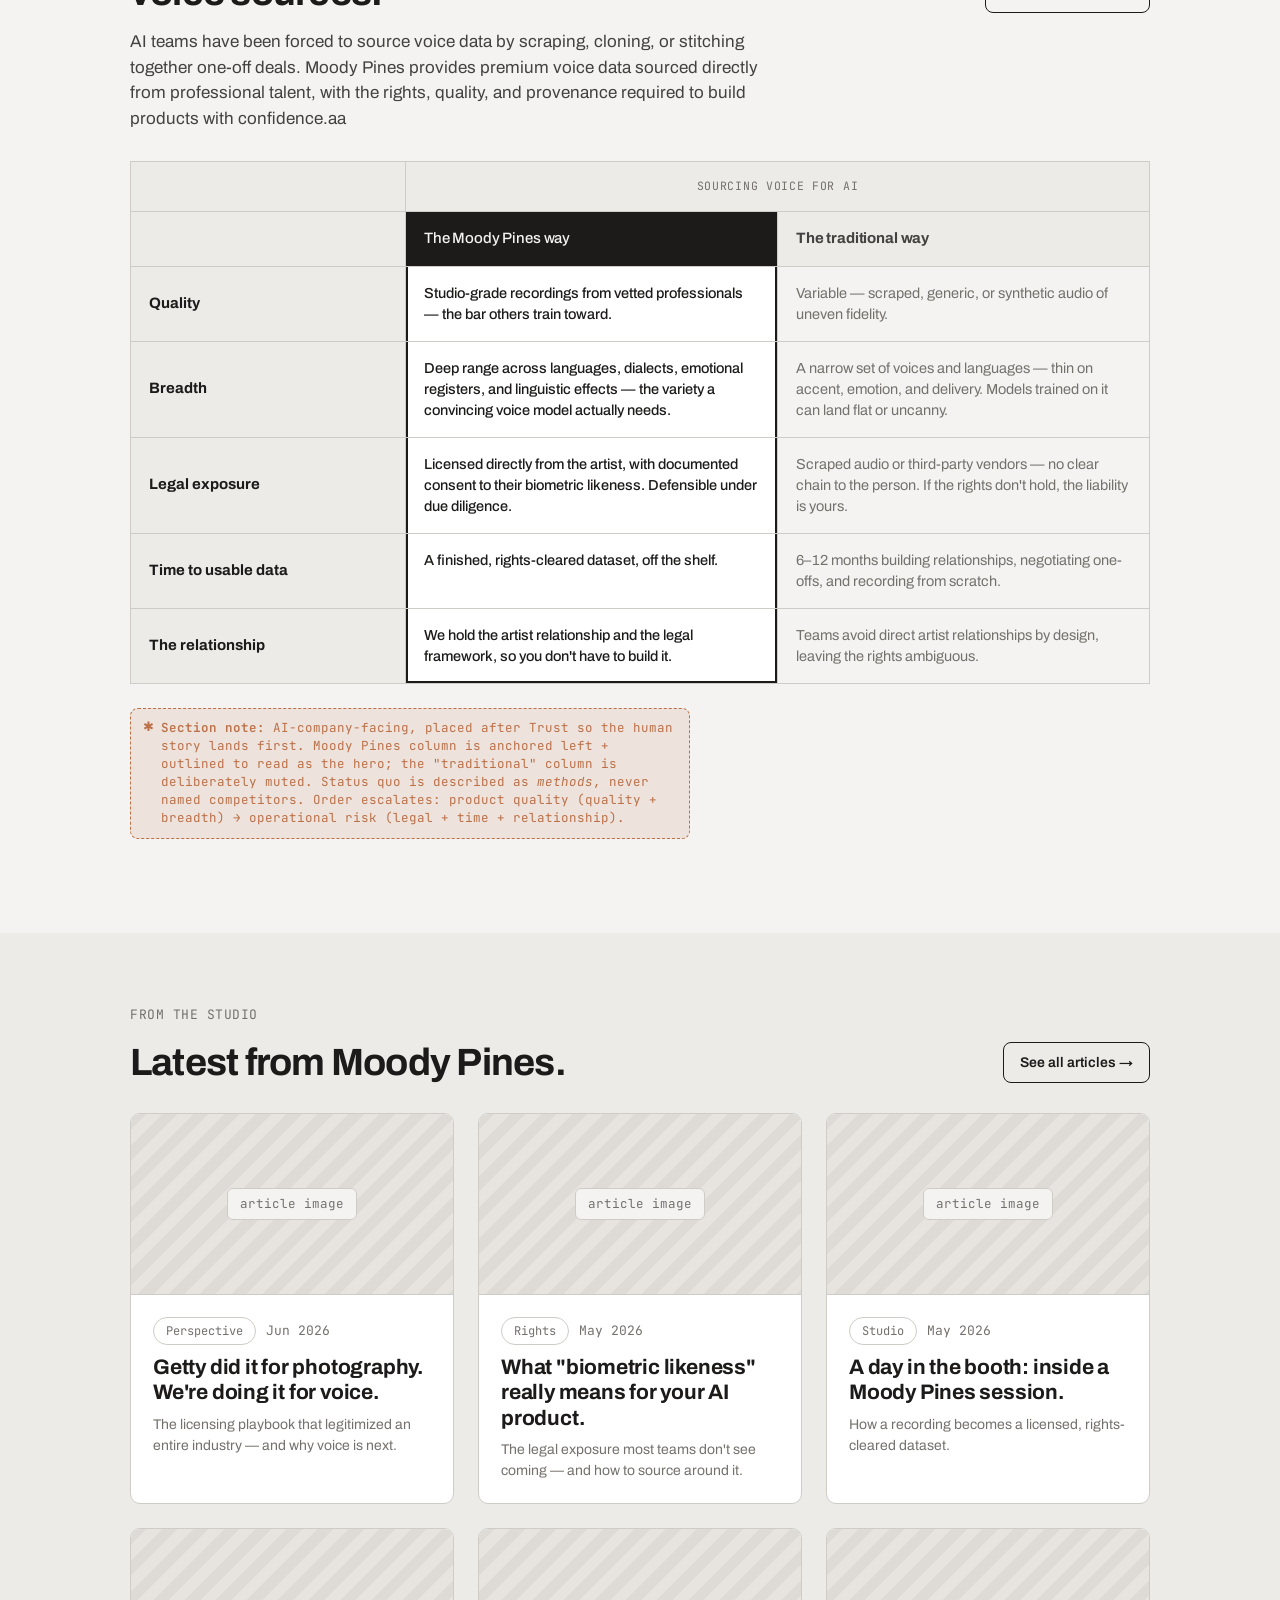
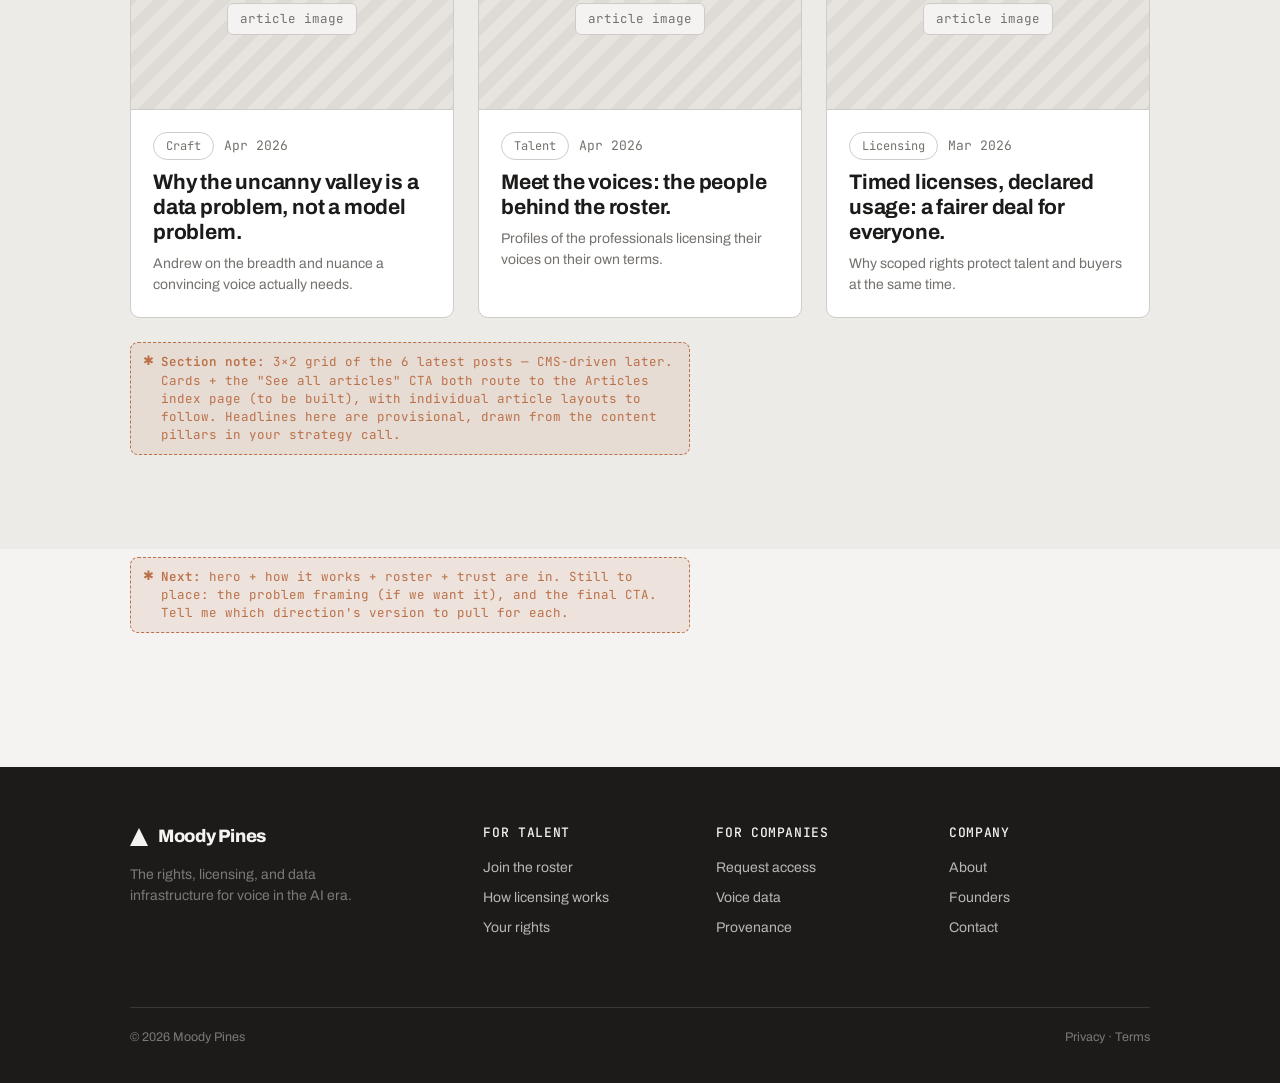
==== commit dca8bdb1: "Update home-d.html" ====
--- a/wireframe/home-d.html
+++ b/wireframe/home-d.html
@@ -145,7 +145,7 @@
     </div>
     <a class="btn btn-ghost sm">For AI companies →</a>
   </div>
-  <p style="max-width:64ch;margin-top:16px">AI teams have been forced to&nbsp;source voice data by scraping, cloning, or stitching together one-off deals. Moody Pines provides premium voice data sourced directly from professional talent, with the rights, quality, and provenance required to build products with confidence.a</p>
+  <p style="max-width:64ch;margin-top:16px">AI teams have been forced to&nbsp;source voice data by scraping, cloning, or stitching together one-off deals. Moody Pines provides premium voice data sourced directly from professional talent, with the rights, quality, and provenance required to build products with confidence.aa</p>
 
   <div class="cmp">
     <!-- header band -->
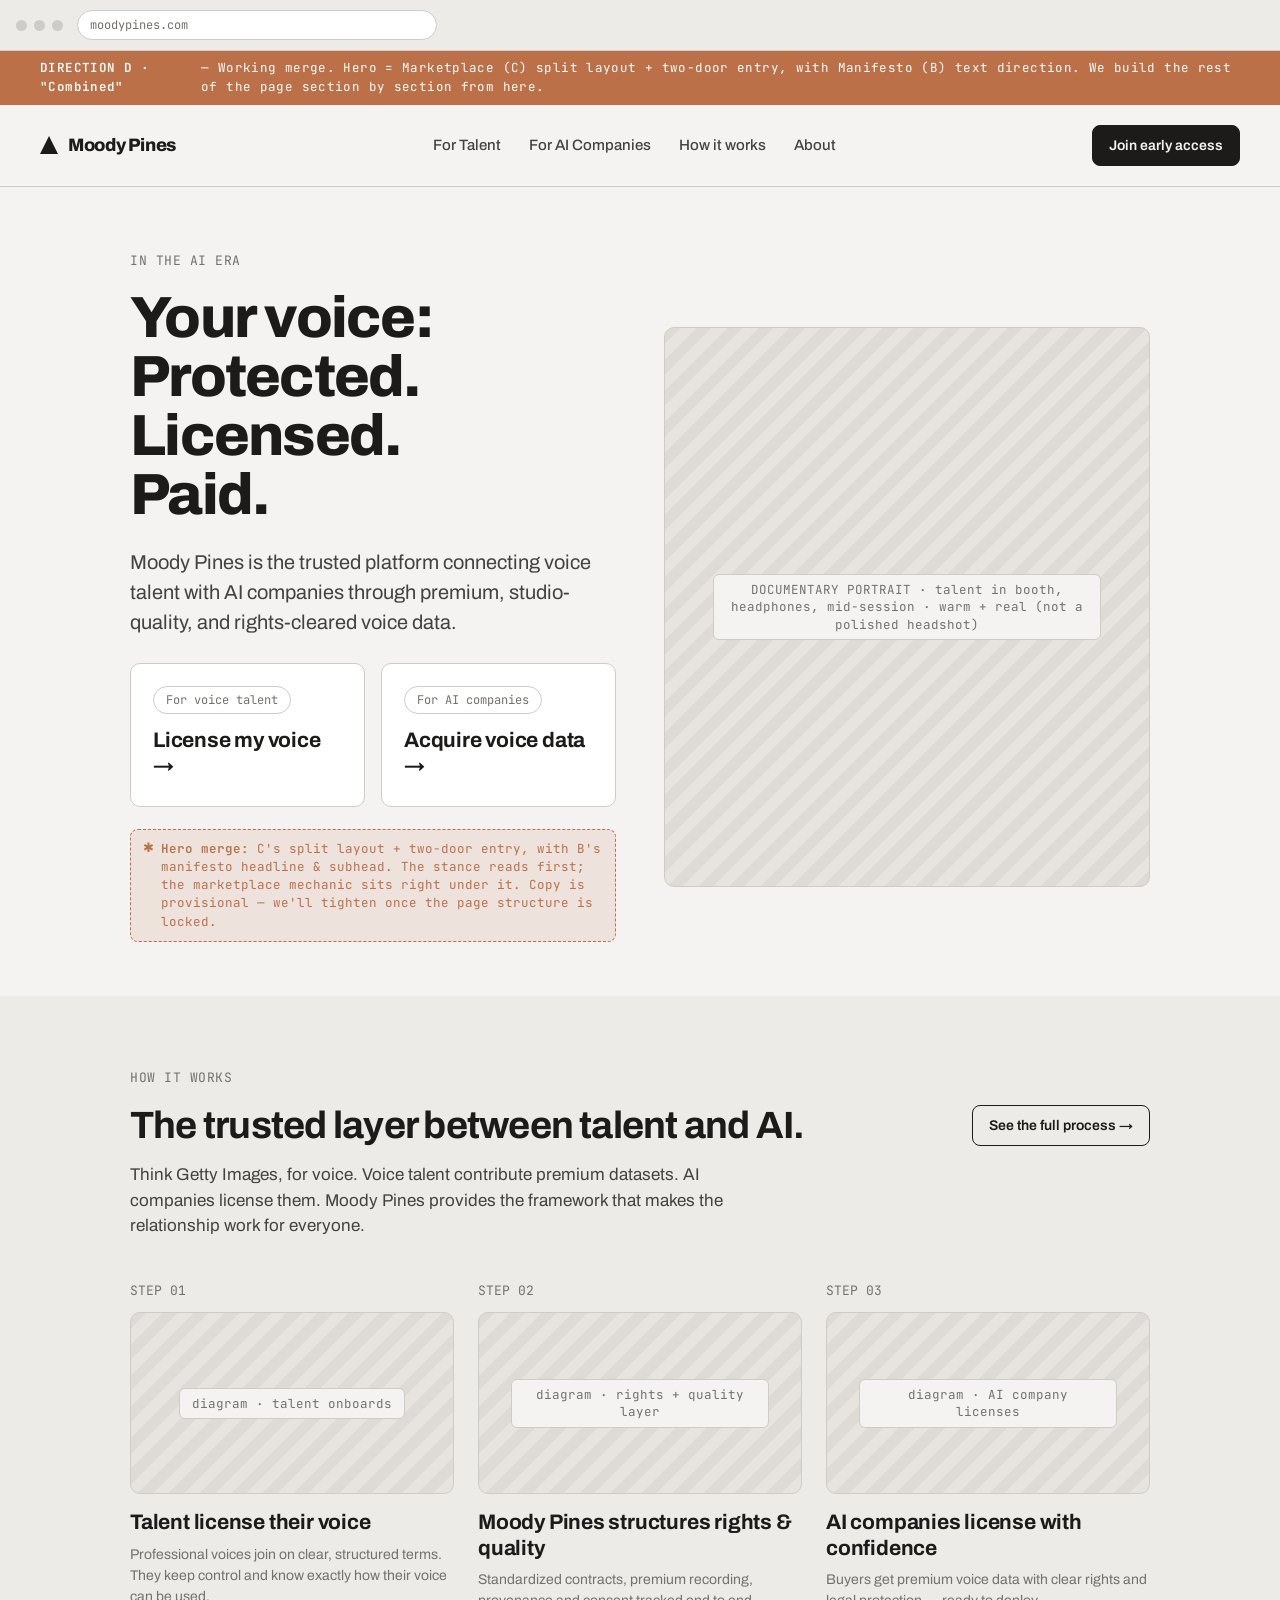
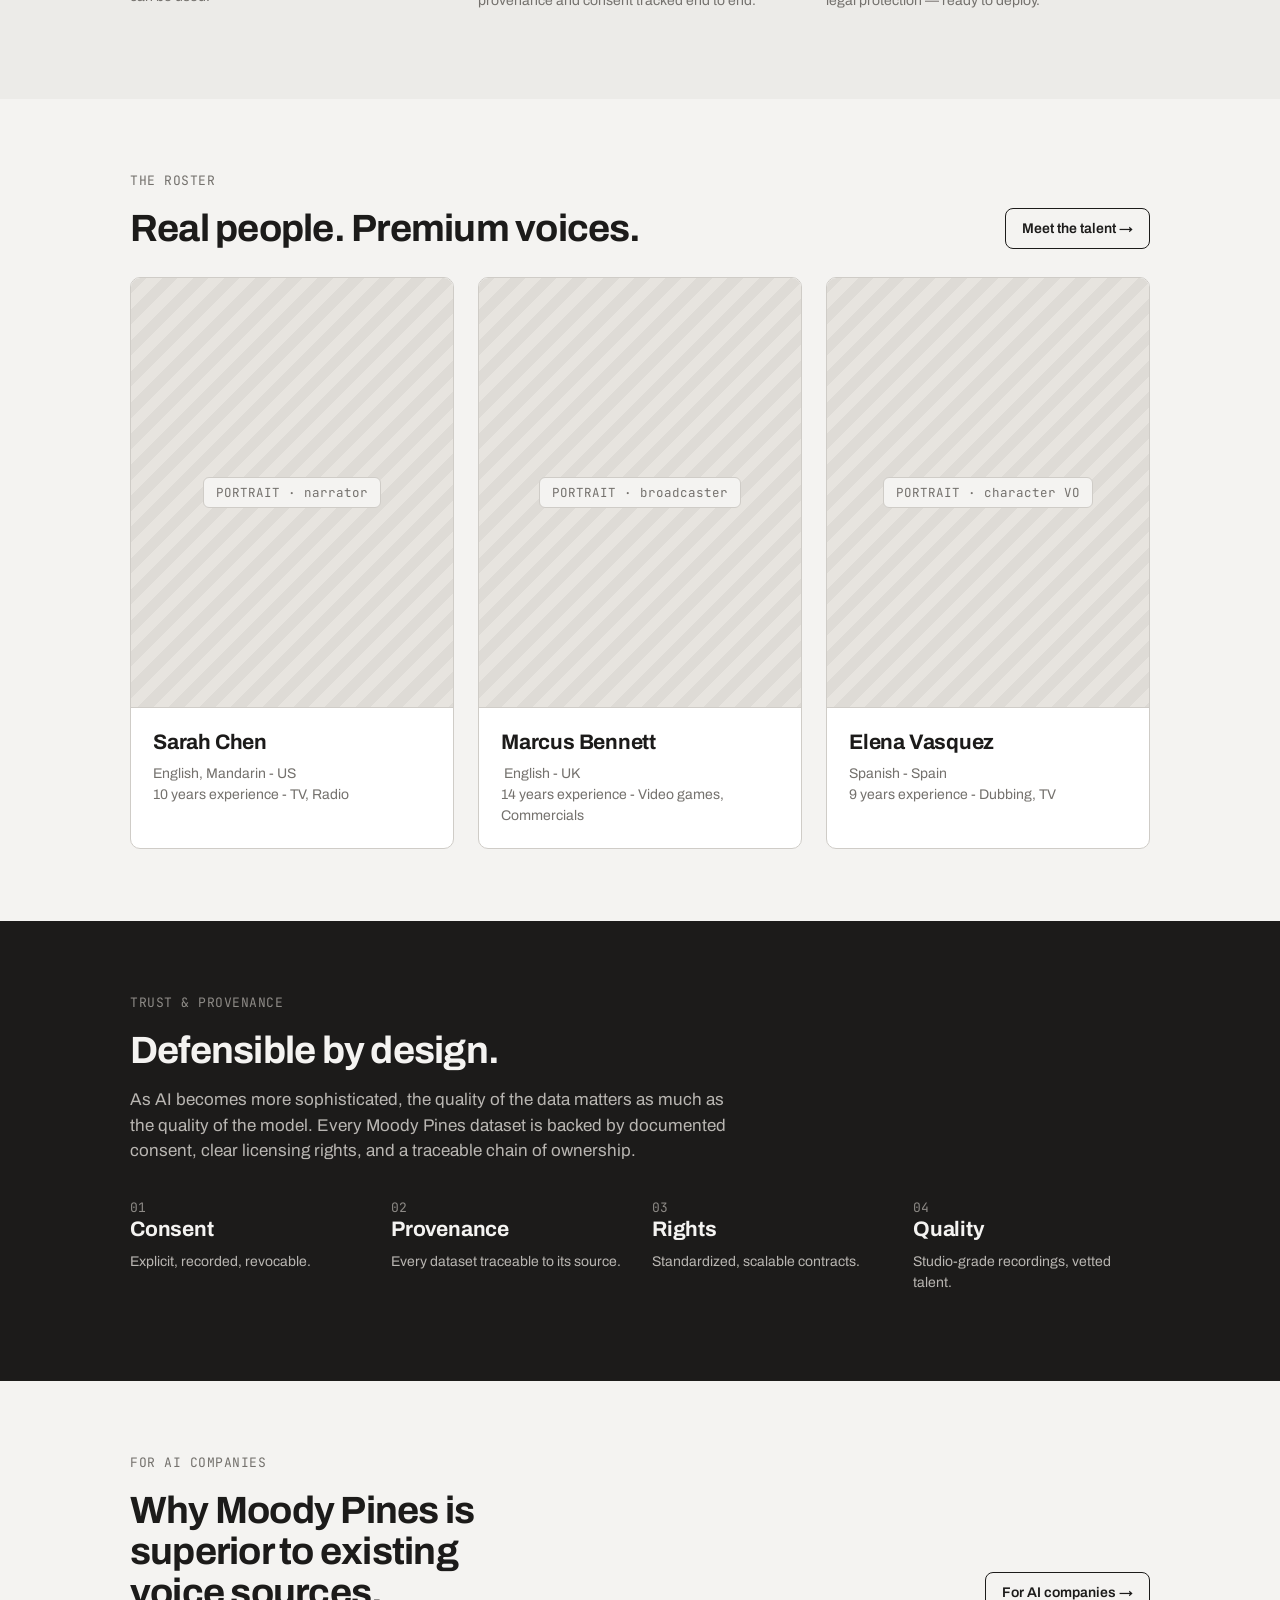
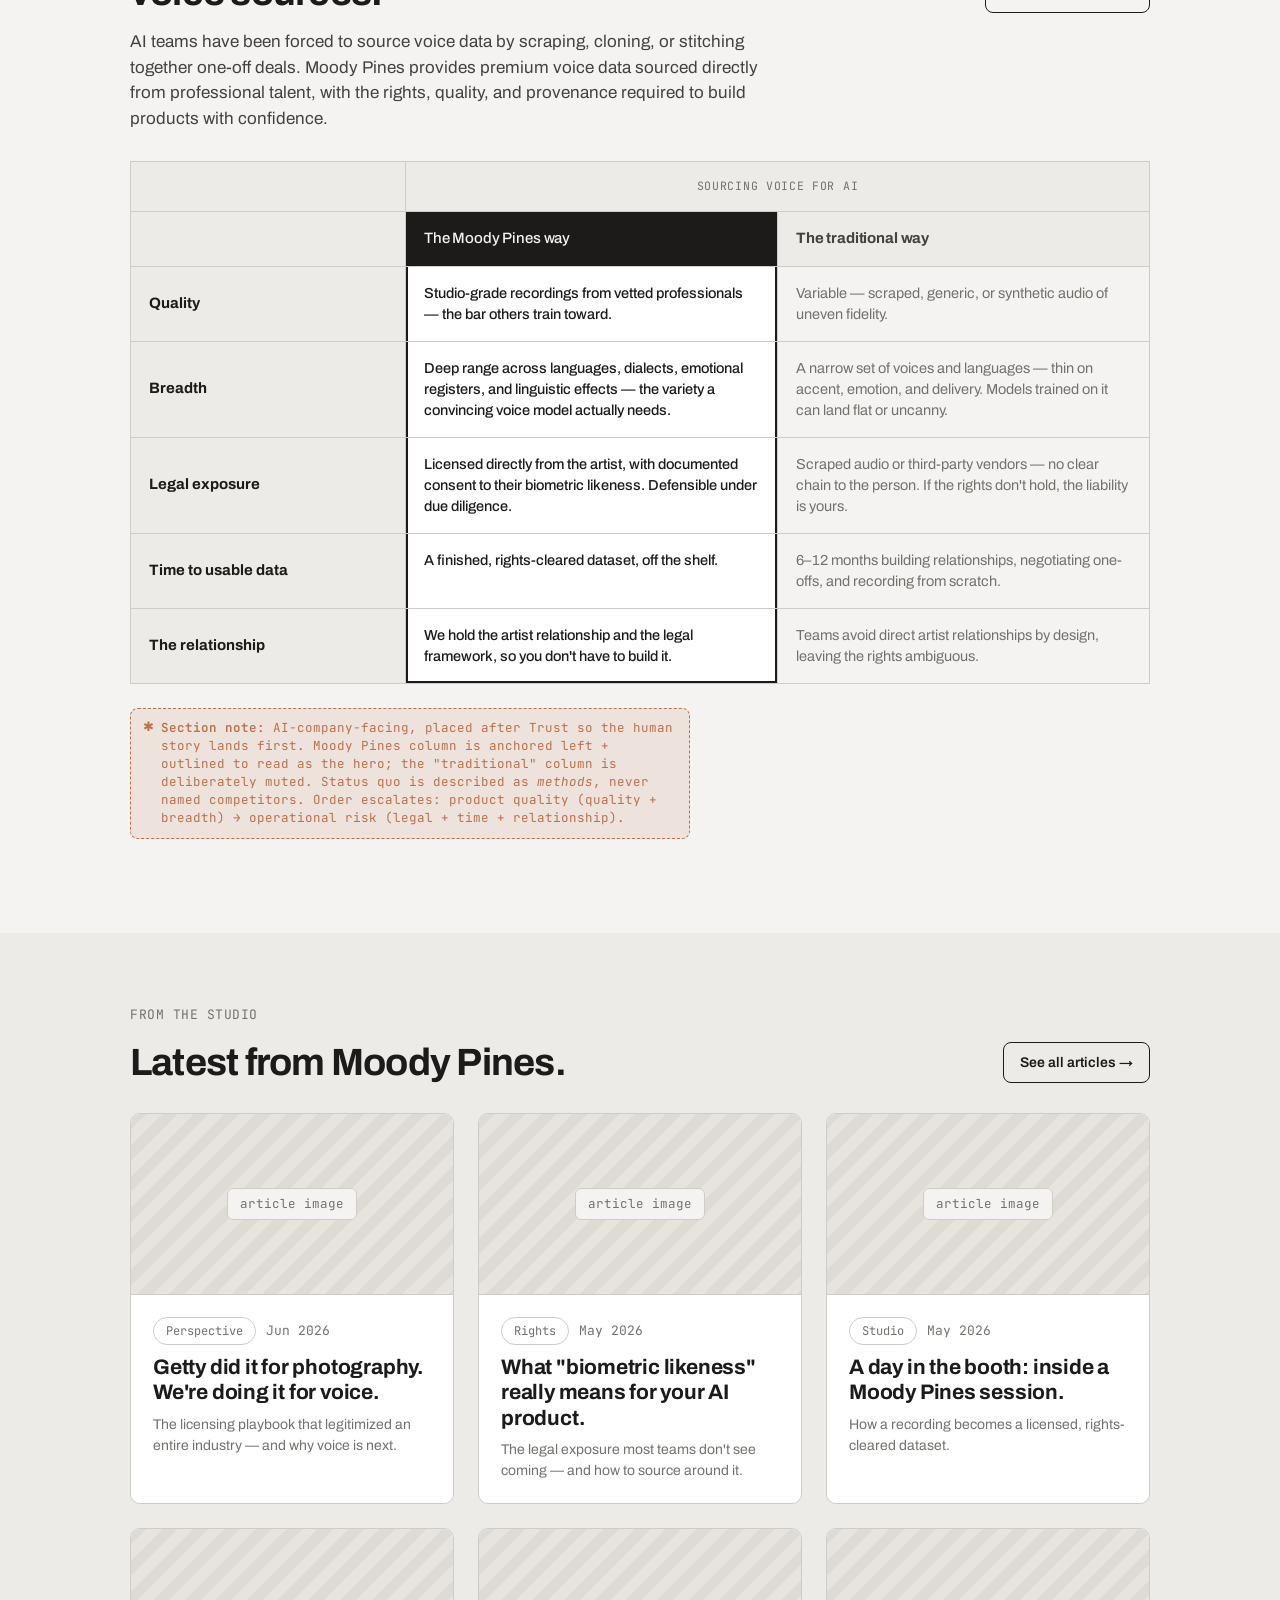
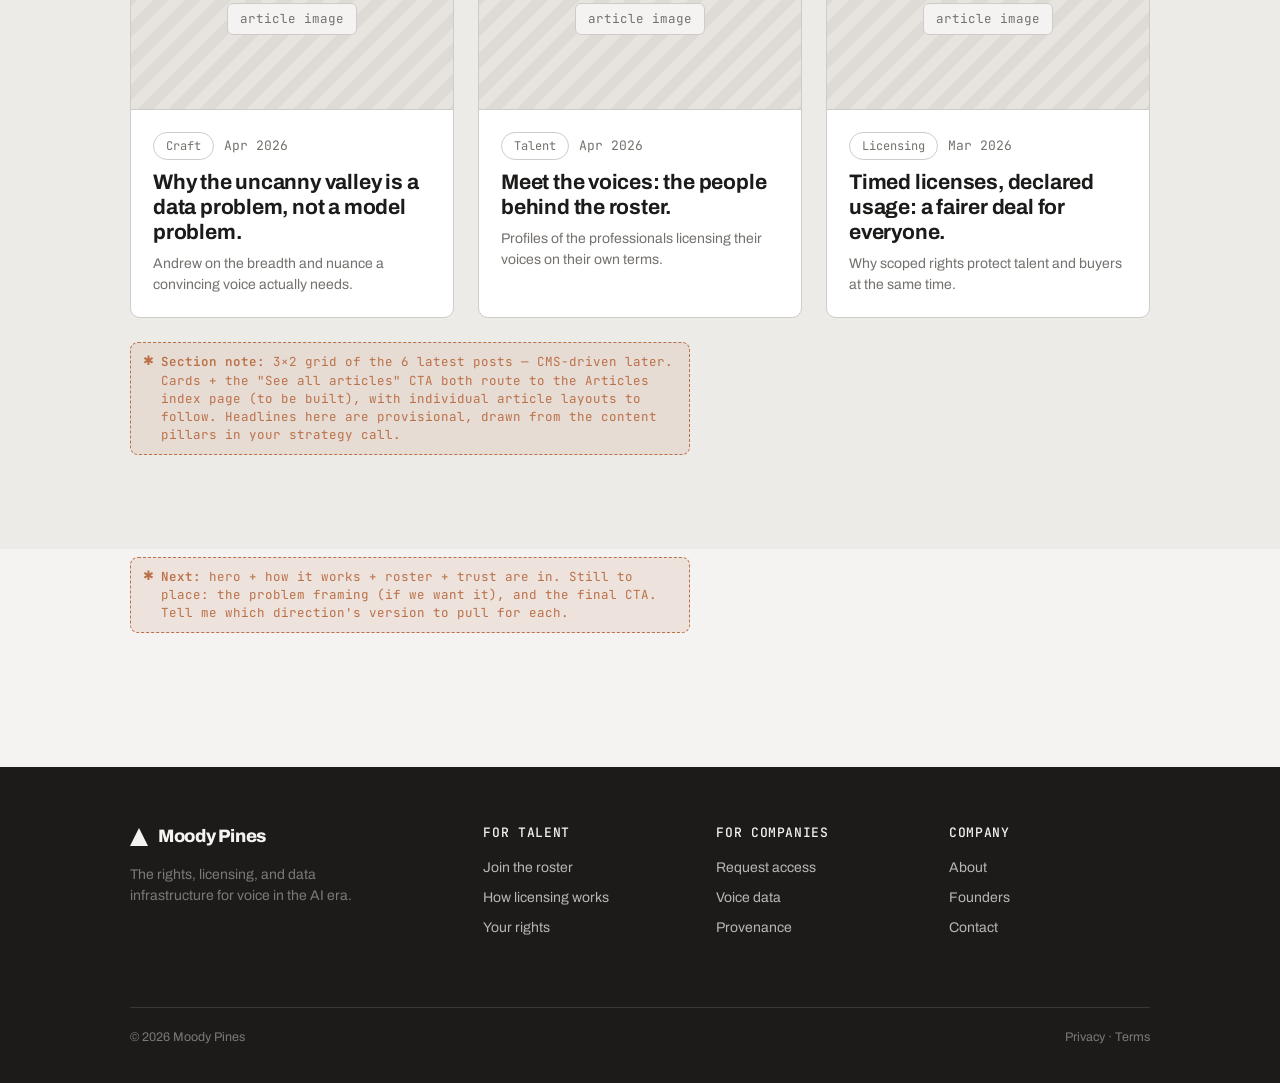
==== commit fdad312d: "Update home-d.html" ====
--- a/wireframe/home-d.html
+++ b/wireframe/home-d.html
@@ -145,7 +145,7 @@
     </div>
     <a class="btn btn-ghost sm">For AI companies →</a>
   </div>
-  <p style="max-width:64ch;margin-top:16px">AI teams have been forced to&nbsp;source voice data by scraping, cloning, or stitching together one-off deals. Moody Pines provides premium voice data sourced directly from professional talent, with the rights, quality, and provenance required to build products with confidence.aa</p>
+  <p style="max-width:64ch;margin-top:16px">AI teams have been forced to&nbsp;source voice data by scraping, cloning, or stitching together one-off deals. Moody Pines provides premium voice data sourced directly from professional talent, with the rights, quality, and provenance required to build products with confidence.</p>
 
   <div class="cmp">
     <!-- header band -->
